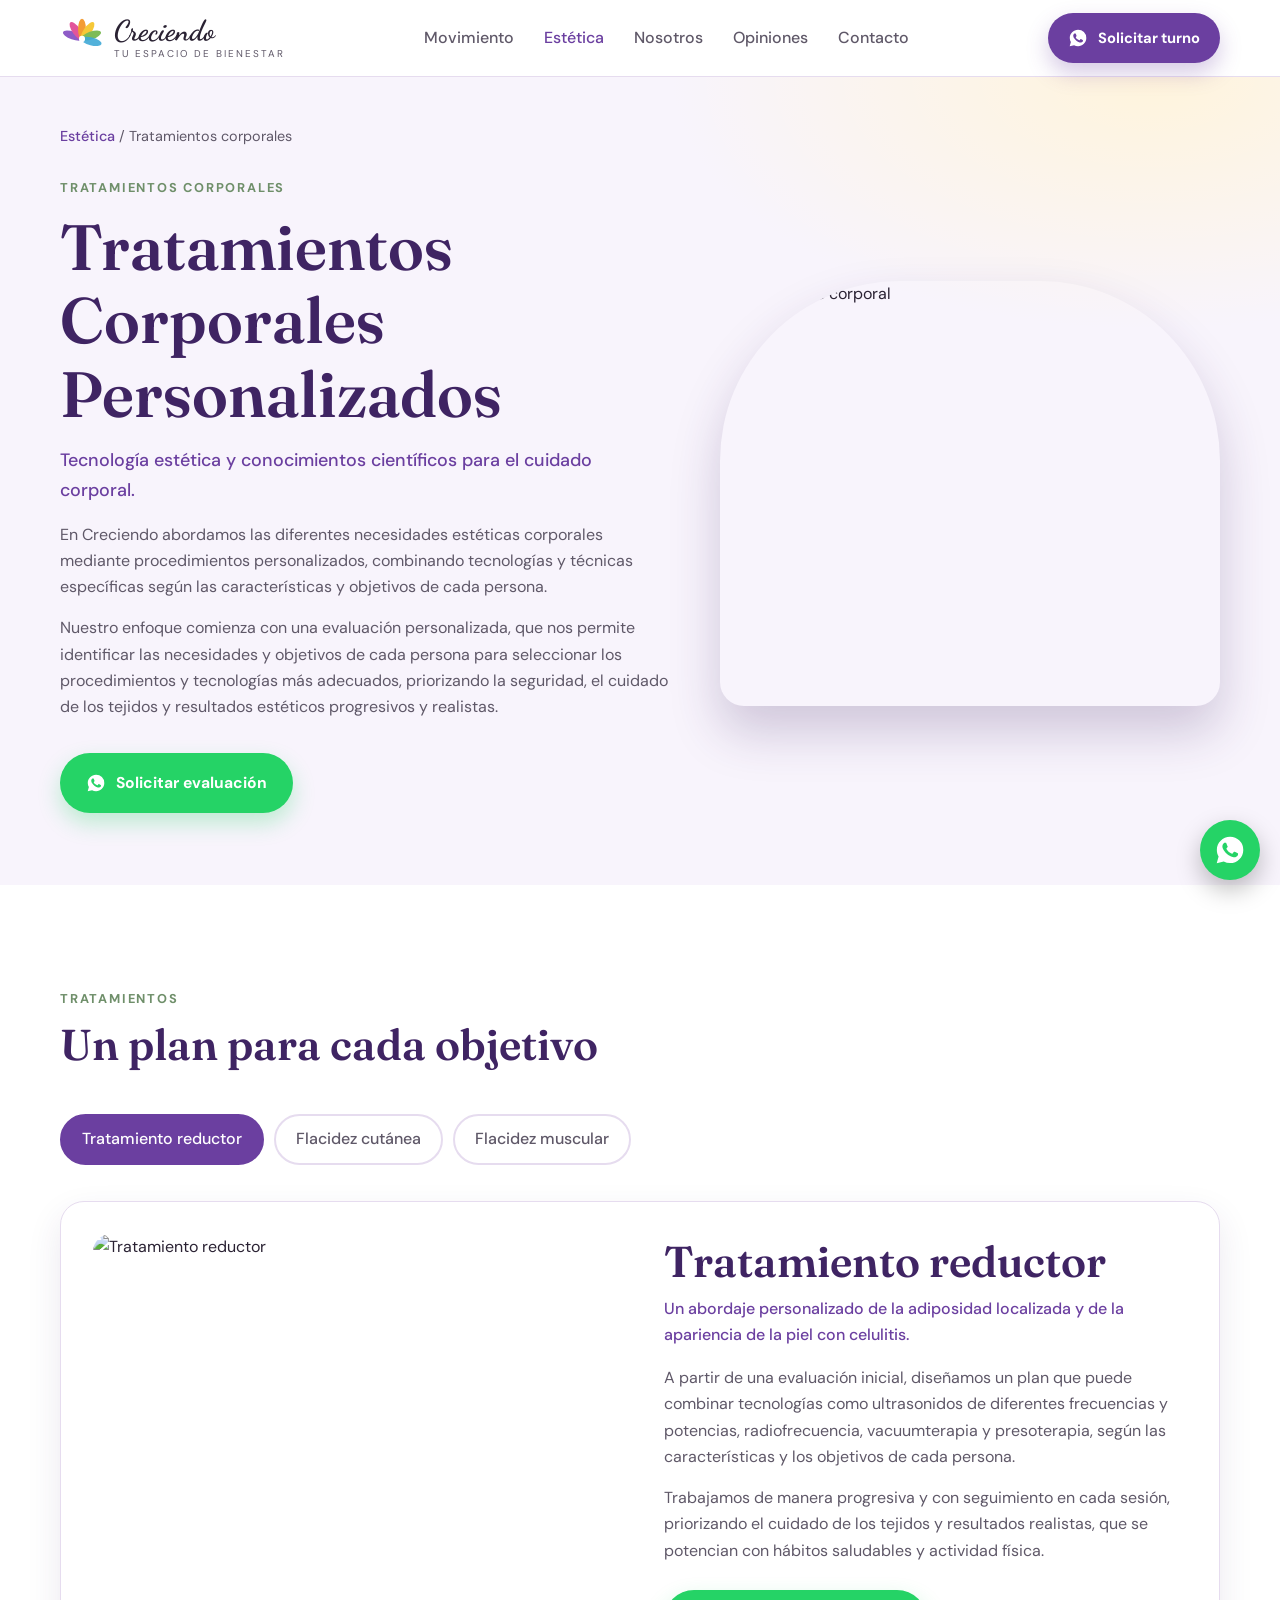
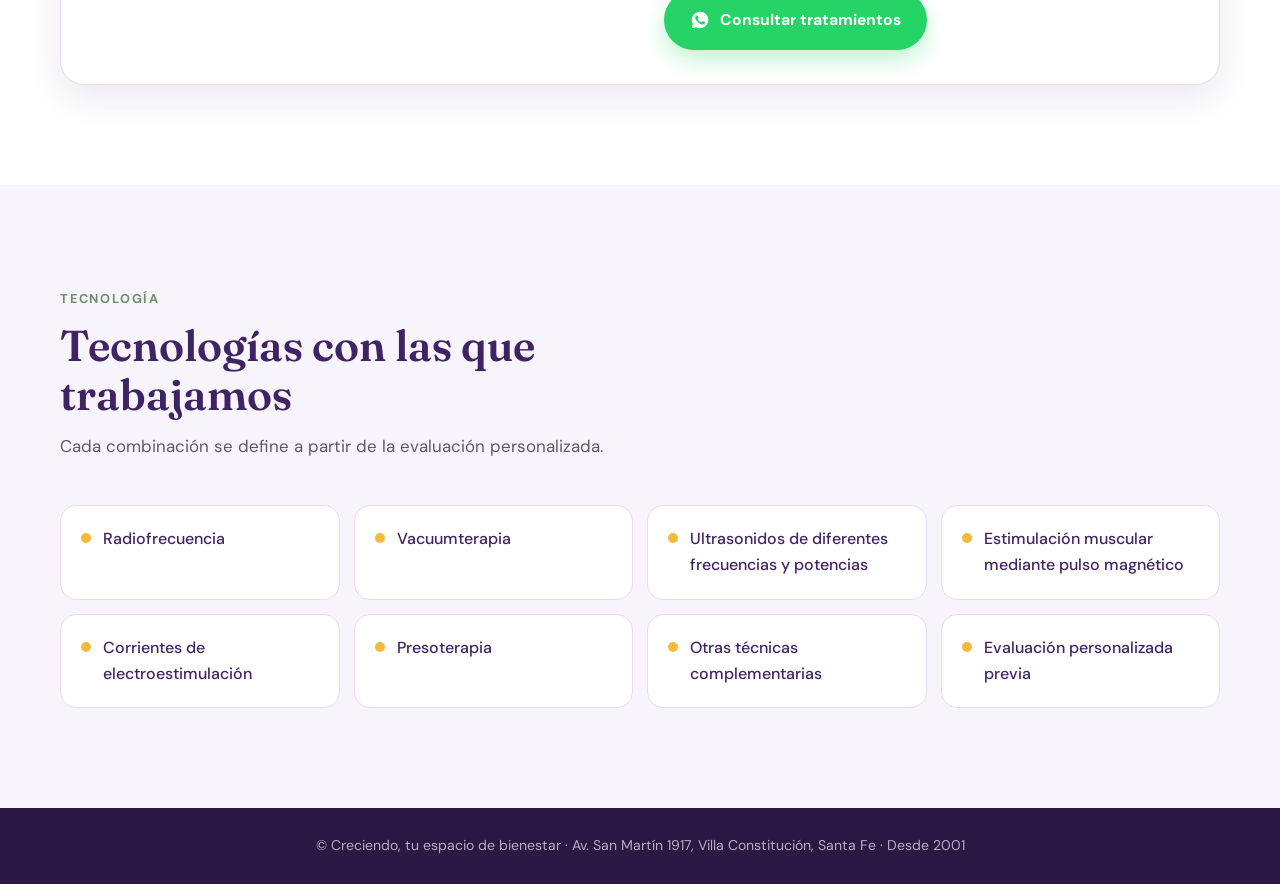
==== tratamientos-corporales.html @ 7a9aded8 "Web de Creciendo: versión con textos del cliente, tarjetas y tratamientos corporales Co-Authored-By:" ====
<!doctype html>
<html lang="es">
<head>
<meta charset="utf-8">
<meta name="viewport" content="width=device-width, initial-scale=1">
<meta name="robots" content="noindex, nofollow">
<title>Tratamientos corporales · Creciendo</title>
<meta name="description" content="Tratamientos corporales personalizados en Creciendo, Villa Constitución: tratamiento reductor, flacidez cutánea y flacidez muscular.">
<link rel="preconnect" href="https://fonts.googleapis.com">
<link rel="preconnect" href="https://fonts.gstatic.com" crossorigin>
<link href="https://fonts.googleapis.com/css2?family=Fraunces:ital,opsz,wght@0,9..144,500;0,9..144,600;1,9..144,500&family=DM+Sans:wght@400;500;700&family=Dancing+Script:wght@700&display=swap" rel="stylesheet">
<link rel="stylesheet" href="styles.css">
</head>
<body>

<!-- Flor del logo (provisoria hasta recibir el logo original) e íconos -->
<svg width="0" height="0" style="position:absolute" aria-hidden="true">
  <defs>
    <symbol id="flor" viewBox="0 0 100 100">
      <g transform="translate(50 52)">
        <ellipse rx="9" ry="24" fill="#8e5cc7" transform="rotate(-70) translate(0 -22)"/>
        <ellipse rx="9" ry="24" fill="#e2559b" transform="rotate(-35) translate(0 -22)"/>
        <ellipse rx="9" ry="24" fill="#f39c33" transform="rotate(0) translate(0 -22)"/>
        <ellipse rx="9" ry="24" fill="#f6c838" transform="rotate(35) translate(0 -22)"/>
        <ellipse rx="9" ry="24" fill="#7dbb57" transform="rotate(70) translate(0 -22)"/>
        <ellipse rx="9" ry="24" fill="#3fa9d6" transform="rotate(105) translate(0 -22)" opacity=".9"/>
        <circle r="7" fill="#fff"/>
      </g>
    </symbol>
    <symbol id="wa" viewBox="0 0 24 24"><path d="M12.04 2C6.58 2 2.13 6.45 2.13 11.91c0 1.75.46 3.45 1.32 4.95L2.05 22l5.25-1.38a9.9 9.9 0 0 0 4.74 1.21h.01c5.46 0 9.91-4.45 9.91-9.91A9.85 9.85 0 0 0 12.04 2Zm5.8 14.03c-.24.68-1.41 1.3-1.95 1.38-.5.07-1.13.1-1.82-.12-.42-.13-.96-.31-1.65-.61-2.9-1.25-4.8-4.18-4.94-4.37-.14-.19-1.18-1.57-1.18-3 0-1.42.75-2.12 1.01-2.41.27-.29.58-.36.78-.36h.56c.18 0 .42-.07.66.5.24.58.82 2.01.89 2.15.07.15.12.32.02.51-.1.19-.14.31-.29.48-.14.17-.3.38-.43.51-.14.14-.29.3-.12.59.17.29.75 1.24 1.6 2 1.1.98 2.03 1.28 2.32 1.43.29.14.46.12.63-.07.17-.19.72-.84.92-1.13.19-.29.38-.24.65-.14.26.1 1.68.79 1.97.94.29.14.48.22.55.34.07.12.07.7-.17 1.38Z"/></symbol>
    <symbol id="i-escudo" viewBox="0 0 24 24" fill="none" stroke="currentColor" stroke-width="1.8" stroke-linecap="round" stroke-linejoin="round"><path d="M12 3l8 3v6c0 4.5-3.4 8.3-8 9-4.6-.7-8-4.5-8-9V6l8-3Z"/><path d="m8.5 12 2.5 2.5 4.5-5"/></symbol>
    <symbol id="i-profesional" viewBox="0 0 24 24" fill="none" stroke="currentColor" stroke-width="1.8" stroke-linecap="round" stroke-linejoin="round"><circle cx="12" cy="7.5" r="3.5"/><path d="M5 20c.8-3.6 3.6-6 7-6s6.2 2.4 7 6"/><path d="M12 14v3m-1.5-1.5h3"/></symbol>
    <symbol id="i-evaluacion" viewBox="0 0 24 24" fill="none" stroke="currentColor" stroke-width="1.8" stroke-linecap="round" stroke-linejoin="round"><rect x="5" y="4" width="14" height="17" rx="2"/><path d="M9 4V3h6v1M9 10h6M9 14h6M9 18h3"/></symbol>
    <symbol id="i-corazon" viewBox="0 0 24 24" fill="none" stroke="currentColor" stroke-width="1.8" stroke-linecap="round" stroke-linejoin="round"><path d="M12 20s-7-4.4-7-10a4 4 0 0 1 7-2.6A4 4 0 0 1 19 10c0 5.6-7 10-7 10Z"/><path d="M8.5 11h2l1-2 1.5 4 1-2h1.5"/></symbol>
    <symbol id="i-pin" viewBox="0 0 24 24" fill="none" stroke="currentColor" stroke-width="1.8"><path d="M12 21s-7-6.2-7-11.5a7 7 0 0 1 14 0C19 14.8 12 21 12 21Z"/><circle cx="12" cy="9.5" r="2.5"/></symbol>
    <symbol id="i-reloj" viewBox="0 0 24 24" fill="none" stroke="currentColor" stroke-width="1.8" stroke-linecap="round"><circle cx="12" cy="12" r="8.5"/><path d="M12 7.5V12l3 2"/></symbol>
    <symbol id="i-mail" viewBox="0 0 24 24" fill="none" stroke="currentColor" stroke-width="1.8" stroke-linejoin="round"><rect x="3.5" y="5.5" width="17" height="13" rx="2"/><path d="m4 7 8 6 8-6"/></symbol>
  </defs>
</svg>

<header>
  <div class="contenedor nav">
    <a href="index.html" class="marca" aria-label="Creciendo, inicio">
      <svg><use href="#flor"/></svg>
      <span class="marca-texto"><b>Creciendo</b><small>Tu espacio de bienestar</small></span>
    </a>
    <nav class="menu" id="menu">
      <a href="index.html#movimiento">Movimiento</a>
      <a href="index.html#estetica" aria-current="page">Estética</a>
      <a href="index.html#nosotros">Nosotros</a>
      <a href="index.html#opiniones">Opiniones</a>
      <a href="index.html#contacto">Contacto</a>
    </nav>
    <a class="btn btn-primario" data-wa="Hola, quisiera solicitar un turno en Creciendo." href="index.html#contacto"><svg fill="currentColor"><use href="#wa"/></svg><span>Solicitar turno</span></a>
    <button class="abrir-menu" aria-label="Abrir menú" aria-expanded="false" aria-controls="menu">
      <svg viewBox="0 0 24 24" fill="none" stroke="currentColor" stroke-width="1.8"><path d="M3 7h18M3 12h18M3 17h18"/></svg>
    </button>
  </div>
</header>

<main>
<section class="encabezado-pagina">
  <div class="contenedor">
    <p class="miga"><a href="index.html#estetica">Estética</a> / Tratamientos corporales</p>
    <div class="grid">
      <div>
        <span class="antetitulo">Tratamientos corporales</span>
        <h1>Tratamientos Corporales Personalizados</h1>
        <p class="bajada">Tecnología estética y conocimientos científicos para el cuidado corporal.</p>
        <p>En Creciendo abordamos las diferentes necesidades estéticas corporales mediante procedimientos personalizados, combinando tecnologías y técnicas específicas según las características y objetivos de cada persona.</p>
        <p>Nuestro enfoque comienza con una evaluación personalizada, que nos permite identificar las necesidades y objetivos de cada persona para seleccionar los procedimientos y tecnologías más adecuados, priorizando la seguridad, el cuidado de los tejidos y resultados estéticos progresivos y realistas.</p>
        <div class="acciones"><a class="btn btn-wa" data-wa="Hola, quisiera solicitar una evaluación para tratamientos corporales." href="index.html#contacto"><svg fill="currentColor"><use href="#wa"/></svg>Solicitar evaluación</a></div>
      </div>
      <img src="https://images.unsplash.com/photo-1519823551278-64ac92734fb1?w=1000&q=72" alt="Tratamiento corporal">
    </div>
  </div>
</section>

<section>
  <div class="contenedor">
    <div class="cabecera">
      <span class="antetitulo">Tratamientos</span>
      <h2>Un plan para cada objetivo</h2>
    </div>
    <div class="pestanas" role="tablist" aria-label="Tipos de tratamiento corporal">
      <button role="tab" id="t-reductor" aria-controls="reductor" aria-selected="true">Tratamiento reductor</button>
      <button role="tab" id="t-flacidez-cutanea" aria-controls="flacidez-cutanea" aria-selected="false" tabindex="-1">Flacidez cutánea</button>
      <button role="tab" id="t-flacidez-muscular" aria-controls="flacidez-muscular" aria-selected="false" tabindex="-1">Flacidez muscular</button>
    </div>
    <div class="panel" id="reductor" role="tabpanel" aria-labelledby="t-reductor">
      <img src="https://images.unsplash.com/photo-1544161515-4ab6ce6db874?w=900&q=72" alt="Tratamiento reductor" loading="lazy">
      <div>
        <h2>Tratamiento reductor</h2>
        <p class="bajada">Un abordaje personalizado de la adiposidad localizada y de la apariencia de la piel con celulitis.</p>
        <p>A partir de una evaluación inicial, diseñamos un plan que puede combinar tecnologías como ultrasonidos de diferentes frecuencias y potencias, radiofrecuencia, vacuumterapia y presoterapia, según las características y los objetivos de cada persona.</p><p>Trabajamos de manera progresiva y con seguimiento en cada sesión, priorizando el cuidado de los tejidos y resultados realistas, que se potencian con hábitos saludables y actividad física.</p>
        <div class="acciones"><a class="btn btn-wa" data-wa="Hola, quisiera consultar por tratamiento reductor." href="index.html#contacto"><svg fill="currentColor"><use href="#wa"/></svg>Consultar tratamientos</a></div>
      </div>
    </div>
    <div class="panel" id="flacidez-cutanea" role="tabpanel" aria-labelledby="t-flacidez-cutanea" hidden>
      <img src="https://images.unsplash.com/photo-1515377905703-c4788e51af15?w=900&q=72" alt="Flacidez cutánea" loading="lazy">
      <div>
        <h2>Flacidez cutánea</h2>
        <p class="bajada">Tratamientos orientados a mejorar la firmeza, la elasticidad y la calidad de la piel.</p>
        <p>La flacidez cutánea se relaciona con cambios en el colágeno y la elastina a lo largo del tiempo, con variaciones de peso y con otros factores. Seleccionamos tecnologías como la radiofrecuencia y técnicas complementarias para estimular la piel y mejorar su textura y su tono.</p><p>Cada plan se adapta a la zona a tratar y a las características de la piel, con controles periódicos para acompañar su evolución.</p>
        <div class="acciones"><a class="btn btn-wa" data-wa="Hola, quisiera consultar por flacidez cutánea." href="index.html#contacto"><svg fill="currentColor"><use href="#wa"/></svg>Consultar tratamientos</a></div>
      </div>
    </div>
    <div class="panel" id="flacidez-muscular" role="tabpanel" aria-labelledby="t-flacidez-muscular" hidden>
      <img src="https://images.unsplash.com/photo-1540555700478-4be289fbecef?w=900&q=72" alt="Flacidez muscular" loading="lazy">
      <div>
        <h2>Flacidez muscular</h2>
        <p class="bajada">Estimulación y fortalecimiento muscular para mejorar la tonicidad corporal.</p>
        <p>Utilizamos estimulación muscular mediante pulso magnético y corrientes de electroestimulación, que generan contracciones musculares para trabajar la tonicidad en zonas como abdomen, glúteos y piernas.</p><p>Este tratamiento puede complementarse con nuestras propuestas de movimiento, como Pilates Postural o Reacondicionamiento Físico, para potenciar los resultados.</p>
        <div class="acciones"><a class="btn btn-wa" data-wa="Hola, quisiera consultar por flacidez muscular." href="index.html#contacto"><svg fill="currentColor"><use href="#wa"/></svg>Consultar tratamientos</a></div>
      </div>
    </div>
  </div>
</section>

<section class="tecnologias">
  <div class="contenedor">
    <div class="cabecera">
      <span class="antetitulo">Tecnología</span>
      <h2>Tecnologías con las que trabajamos</h2>
      <p>Cada combinación se define a partir de la evaluación personalizada.</p>
    </div>
    <ul class="lista-tec"><li>Radiofrecuencia</li><li>Vacuumterapia</li><li>Ultrasonidos de diferentes frecuencias y potencias</li><li>Estimulación muscular mediante pulso magnético</li><li>Corrientes de electroestimulación</li><li>Presoterapia</li><li>Otras técnicas complementarias</li><li>Evaluación personalizada previa</li></ul>
  </div>
</section>
</main>

<footer>© Creciendo, tu espacio de bienestar · Av. San Martín 1917, Villa Constitución, Santa Fe · Desde 2001</footer>

<a class="flotante" data-wa="Hola, quisiera realizar una consulta." href="#" aria-label="Escribir por WhatsApp"><svg><use href="#wa"/></svg></a>

<script src="app.js"></script>
</body>
</html>
---- styles.css ----
:root{
  --violeta:#6b3fa0; --violeta-osc:#3f2463; --violeta-noche:#2b1845;
  --lila:#efe7f8; --lila-2:#f8f4fc; --amarillo:#f6b93b; --amarillo-claro:#fff4dc;
  --salvia:#6f8f6a; --salvia-claro:#e9f0e6; --rosa:#d0679a;
  --tinta:#2a2233; --gris:#5f5868; --blanco:#fff; --borde:#e6dcef;
  --radio:20px; --sombra:0 14px 34px rgba(63,36,99,.10);
  --serif:'Fraunces',Georgia,serif; --sans:'DM Sans',system-ui,sans-serif;
}
*{box-sizing:border-box;margin:0;padding:0}
html{scroll-behavior:smooth}
body{font-family:var(--sans);font-weight:400;color:var(--tinta);background:var(--blanco);line-height:1.65;-webkit-font-smoothing:antialiased}
img,svg{display:block;max-width:100%}
a{color:inherit;text-decoration:none}
.contenedor{width:min(1160px,100% - 32px);margin-inline:auto}
h1,h2,h3{font-family:var(--serif);font-weight:600;line-height:1.15;color:var(--violeta-osc)}
h1{font-size:clamp(2.4rem,5.4vw,4rem)}
h2{font-size:clamp(1.9rem,4vw,2.7rem)}
h3{font-size:1.35rem}
p+p{margin-top:.9em}
.antetitulo{display:inline-block;font-size:.8rem;letter-spacing:.14em;text-transform:uppercase;font-weight:700;color:var(--salvia);margin-bottom:.7rem}
section{padding:clamp(64px,9vw,100px) 0}
.cabecera{max-width:680px;margin-bottom:44px}
.cabecera p{color:var(--gris);margin-top:.8rem;font-size:1.06rem}
.centrada{text-align:center;margin-inline:auto}

/* Botones */
.btn{display:inline-flex;align-items:center;justify-content:center;gap:.6rem;padding:.95rem 1.5rem;border-radius:999px;font-weight:700;font-size:.98rem;border:2px solid transparent;transition:transform .15s,box-shadow .15s,background .15s,border-color .15s;white-space:nowrap;cursor:pointer}
.btn:hover{transform:translateY(-2px)}
.btn svg{width:20px;height:20px}
.btn-primario{background:var(--violeta);color:#fff;box-shadow:0 10px 22px rgba(107,63,160,.28)}
.btn-primario:hover{background:var(--violeta-osc)}
.btn-wa{background:#25d366;color:#fff;box-shadow:0 10px 22px rgba(37,211,102,.28)}
.btn-wa:hover{background:#1ebe5b}
.btn-borde{background:#fff;color:var(--violeta-osc);border-color:var(--borde)}
.btn-borde:hover{border-color:var(--violeta)}
.btn-claro{background:#fff;color:var(--violeta-osc)}
.enlace{display:inline-flex;align-items:center;gap:.45rem;font-weight:700;color:var(--violeta);transition:gap .15s}
.enlace::after{content:"→"}
.enlace:hover{gap:.75rem}

/* Cabecera del sitio */
header{position:sticky;top:0;z-index:50;background:rgba(255,255,255,.92);backdrop-filter:blur(10px);border-bottom:1px solid var(--borde)}
.nav{display:flex;align-items:center;justify-content:space-between;height:76px;gap:16px}
.marca{display:flex;align-items:center;gap:10px}
.marca svg{width:44px;height:44px}
.marca-texto{display:flex;flex-direction:column;line-height:1}
.marca-texto b{font-family:'Dancing Script',cursive;font-size:1.8rem;color:var(--tinta)}
.marca-texto small{font-size:.62rem;letter-spacing:.2em;text-transform:uppercase;color:var(--gris);margin-top:3px}
.menu{display:flex;gap:30px;font-weight:500;color:var(--gris)}
.menu a{transition:color .15s}
.menu a:hover,.menu a[aria-current]{color:var(--violeta)}
.nav .btn{padding:.7rem 1.15rem;font-size:.92rem}
.abrir-menu{display:none;background:none;border:0;width:44px;height:44px;cursor:pointer;color:var(--violeta-osc)}
.abrir-menu svg{width:26px;height:26px;margin:auto}
@media (max-width:900px){
  .menu{position:absolute;top:76px;left:0;right:0;flex-direction:column;gap:0;background:#fff;border-bottom:1px solid var(--borde);padding:6px 16px 18px;display:none;box-shadow:var(--sombra)}
  .menu.abierto{display:flex}
  .menu a{padding:14px 0;border-bottom:1px solid var(--borde)}
  .abrir-menu{display:block}
  .nav .btn{display:none}
}

/* Portada */
.portada{padding:64px 0 88px;background:
  radial-gradient(900px 500px at 88% 8%,var(--amarillo-claro),transparent 60%),
  radial-gradient(700px 520px at 0% 100%,var(--lila),transparent 60%),var(--lila-2);overflow:hidden}
.portada-grid{display:grid;grid-template-columns:1.1fr .9fr;gap:56px;align-items:center}
.portada h1 em{font-style:italic;color:var(--violeta)}
.portada .lead{font-size:1.18rem;color:var(--tinta);max-width:560px;margin:1.2rem 0 .6rem}
.portada .sub{color:var(--gris);max-width:540px}
.acciones{display:flex;flex-wrap:wrap;gap:12px;margin-top:2rem}
.datos{display:flex;flex-wrap:wrap;gap:30px;margin-top:2.6rem}
.dato b{display:block;font-family:var(--serif);font-size:2rem;color:var(--violeta-osc);line-height:1}
.dato span{font-size:.88rem;color:var(--gris)}
.estrellas{color:var(--amarillo);letter-spacing:2px}
.visual{position:relative;aspect-ratio:1/1.05;max-width:470px;justify-self:center;width:100%}
.visual .sol{position:absolute;width:52%;aspect-ratio:1;right:-4%;top:-4%;border-radius:50%;background:linear-gradient(150deg,var(--amarillo),#f39c4a);opacity:.85}
.foto-principal{position:absolute;inset:0 10% 8% 0;width:90%;height:92%;object-fit:cover;border-radius:220px 220px 28px 28px;box-shadow:0 30px 60px rgba(63,36,99,.25)}
.foto-chica{position:absolute;width:42%;aspect-ratio:1;object-fit:cover;right:0;bottom:0;border-radius:50%;border:6px solid #fff;box-shadow:var(--sombra)}
.etiqueta{position:absolute;background:#fff;border-radius:14px;padding:.7rem 1rem;box-shadow:var(--sombra);font-size:.9rem;font-weight:500;display:flex;align-items:center;gap:.55rem}
.etiqueta i{width:9px;height:9px;border-radius:50%;background:var(--violeta)}
.etiqueta.e2 i{background:var(--rosa)}
.e1{top:12%;left:-6%}.e2{bottom:34%;left:-8%}
@media (max-width:860px){.portada-grid{grid-template-columns:1fr}.visual{max-width:340px}.e1{left:0}.e2{left:0}}

/* Franja de confianza */
.confianza{padding:0;transform:translateY(-36px);margin-bottom:-36px;position:relative;z-index:2}
.confianza-grid{display:grid;grid-template-columns:repeat(4,1fr);background:#fff;border:1px solid var(--borde);border-radius:var(--radio);box-shadow:var(--sombra)}
.sello{display:flex;gap:14px;align-items:center;padding:22px 24px}
.sello+.sello{border-left:1px solid var(--borde)}
.sello .ico{flex:none;width:46px;height:46px;border-radius:14px;background:var(--lila);color:var(--violeta);display:grid;place-items:center}
.sello .ico svg{width:24px;height:24px}
.sello b{display:block;font-size:.98rem;color:var(--violeta-osc);line-height:1.25}
.sello span{font-size:.85rem;color:var(--gris)}
@media (max-width:960px){.confianza-grid{grid-template-columns:1fr 1fr}.sello:nth-child(3){border-left:0}.sello:nth-child(n+3){border-top:1px solid var(--borde)}}
@media (max-width:520px){.confianza-grid{grid-template-columns:1fr}.sello+.sello{border-left:0;border-top:1px solid var(--borde)}}

/* Tarjetas de servicios */
.tarjetas{display:grid;grid-template-columns:repeat(3,1fr);gap:24px}
.tarjeta{position:relative;background:#fff;border:1px solid var(--borde);border-radius:var(--radio);overflow:hidden;display:flex;flex-direction:column;transition:transform .2s,box-shadow .2s}
.tarjeta:hover{transform:translateY(-4px);box-shadow:var(--sombra)}
.tarjeta>img{width:100%;aspect-ratio:16/10;object-fit:cover}
.tarjeta .cuerpo{padding:24px 24px 26px;display:flex;flex-direction:column;gap:.6rem;flex:1}
.tarjeta .bajada{color:var(--violeta);font-weight:500}
.tarjeta p{color:var(--gris);font-size:.97rem}
.tarjeta .pie-tarjeta{margin-top:auto;padding-top:.8rem;display:flex;flex-wrap:wrap;gap:16px;align-items:center;justify-content:space-between}
.insignia{position:absolute;top:14px;left:14px;background:var(--amarillo);color:var(--violeta-noche);font-size:.75rem;font-weight:700;letter-spacing:.06em;text-transform:uppercase;padding:.35rem .75rem;border-radius:999px}
details{border-top:1px solid var(--borde);padding-top:.7rem;margin-top:.2rem}
summary{cursor:pointer;font-weight:700;font-size:.92rem;color:var(--violeta-osc);list-style:none;display:flex;align-items:center;gap:.4rem}
summary::-webkit-details-marker{display:none}
summary::after{content:"+";font-size:1.2rem;line-height:1;color:var(--violeta)}
details[open] summary::after{content:"–"}
details[open] summary{margin-bottom:.6rem}
details[open] .ver-mas{display:none}
.etiquetas{display:flex;flex-wrap:wrap;gap:6px;margin-top:.4rem}
.etiquetas span{font-size:.78rem;font-weight:500;background:var(--lila-2);border:1px solid var(--borde);color:var(--violeta-osc);padding:.25rem .65rem;border-radius:999px}
.mov .tarjeta{border-top:4px solid var(--violeta)}
.est .tarjeta{border-top:4px solid var(--rosa)}
@media (max-width:960px){.tarjetas{grid-template-columns:1fr 1fr}}
.tarjetas.dos{grid-template-columns:repeat(2,1fr)}
.tarjetas.dos>.tarjeta>img{aspect-ratio:16/8}
&
.estetica{background:var(--lila-2)}

/* Destacado corporal */
.destacado{display:grid;grid-template-columns:1fr 1fr;gap:0;background:var(--violeta-osc);border-radius:24px;overflow:hidden;margin-top:28px;color:rgba(255,255,255,.85)}
.destacado img{width:100%;height:100%;min-height:320px;object-fit:cover}
.destacado .texto{padding:clamp(28px,4vw,48px)}
.destacado h3{color:#fff;font-size:clamp(1.6rem,3vw,2.1rem)}
.destacado .antetitulo{color:var(--amarillo)}
.destacado .bajada{color:#fff;font-weight:500;margin:.6rem 0 1rem}
.destacado .sub-lista{display:flex;flex-wrap:wrap;gap:8px;margin:1.2rem 0 1.8rem}
.destacado .sub-lista a{border:1px solid rgba(255,255,255,.35);border-radius:999px;padding:.4rem .9rem;font-size:.9rem;font-weight:500;color:#fff;transition:.15s}
.destacado .sub-lista a:hover{background:#fff;color:var(--violeta-osc)}
@media (max-width:860px){.destacado{grid-template-columns:1fr}.destacado img{min-height:220px}}

/* Nosotros */
.porque-grid{display:grid;grid-template-columns:repeat(4,1fr);gap:28px}
.porque{padding-left:18px;border-left:3px solid var(--amarillo)}
.porque h3{font-size:1.15rem;margin-bottom:.4rem}
.porque p{color:var(--gris);font-size:.96rem}
.cita{margin-top:52px;background:var(--violeta-osc);color:#fff;border-radius:24px;padding:44px clamp(24px,5vw,56px);font-family:var(--serif);font-size:clamp(1.3rem,2.6vw,1.8rem);line-height:1.4}
.cita small{display:block;font-family:var(--sans);font-size:.9rem;opacity:.75;margin-top:1rem}
@media (max-width:960px){.porque-grid{grid-template-columns:1fr 1fr}}
@media (max-width:560px){.porque-grid{grid-template-columns:1fr}}

/* Opiniones */
.opiniones{background:linear-gradient(180deg,#fff,var(--salvia-claro))}
.resumen-google{display:flex;align-items:center;gap:14px;margin-bottom:28px;flex-wrap:wrap}
.resumen-google b{font-family:var(--serif);font-size:2.6rem;color:var(--violeta-osc);line-height:1}
.carrusel{display:grid;grid-auto-flow:column;grid-auto-columns:minmax(280px,1fr);gap:20px;overflow-x:auto;scroll-snap-type:x mandatory;padding-bottom:12px}
.carrusel::-webkit-scrollbar{height:8px}.carrusel::-webkit-scrollbar-thumb{background:var(--borde);border-radius:8px}
.opinion{scroll-snap-align:start;background:#fff;border-radius:var(--radio);padding:26px;border:1px solid var(--borde);display:flex;flex-direction:column;gap:14px}
.autor{display:flex;align-items:center;gap:10px;margin-top:auto;font-weight:700;font-size:.92rem}
.avatar{width:38px;height:38px;border-radius:50%;display:grid;place-items:center;color:#fff;font-weight:700}

/* Llamado a la acción */
.llamado{background:linear-gradient(120deg,var(--violeta) 0%,var(--violeta-osc) 60%,#5a2a6e 100%);color:#fff;border-radius:28px;padding:clamp(32px,5vw,56px);display:flex;flex-wrap:wrap;gap:24px;align-items:center;justify-content:space-between}
.llamado h2{color:#fff;font-size:clamp(1.6rem,3.2vw,2.3rem);max-width:620px}
.llamado p{color:rgba(255,255,255,.85);margin-top:.6rem;max-width:560px}

/* Gift card */
.gift{display:grid;grid-template-columns:1fr 1fr;gap:48px;align-items:center}
.giftcard{aspect-ratio:1.6;border-radius:22px;padding:28px;color:#fff;display:flex;flex-direction:column;justify-content:space-between;background:linear-gradient(135deg,#8c5cc4 0%,var(--violeta) 45%,var(--rosa) 100%);box-shadow:0 24px 50px rgba(107,63,160,.35);transform:rotate(-3deg);max-width:420px;justify-self:center;width:100%}
.giftcard .marca-texto b{color:#fff}.giftcard .marca-texto small{color:rgba(255,255,255,.8)}
.giftcard big{font-family:var(--serif);font-size:1.6rem}
.lista-check{list-style:none;margin:1.2rem 0 1.8rem;display:grid;gap:.5rem}
.lista-check li::before{content:"✓";color:var(--salvia);font-weight:700;margin-right:.6rem}
@media (max-width:860px){.gift{grid-template-columns:1fr}}

/* Contacto */
.contacto{background:var(--violeta-osc);color:#fff}
.contacto h2{color:#fff}
.contacto .antetitulo{color:var(--amarillo)}
.contacto-grid{display:grid;grid-template-columns:1fr 1.1fr;gap:40px;align-items:stretch}
.datos-contacto{display:grid;gap:20px;align-content:start}
.fila{display:flex;gap:14px;align-items:flex-start}
.fila .ico{width:42px;height:42px;flex:none;border-radius:12px;background:rgba(255,255,255,.1);display:grid;place-items:center;color:var(--amarillo)}
.fila .ico svg{width:20px;height:20px}
.fila b{display:block}.fila span,.fila a{color:rgba(255,255,255,.8)}
.fila a:hover{color:#fff;text-decoration:underline}
.redes{display:flex;gap:10px;margin-top:6px}
.redes a{width:44px;height:44px;border-radius:50%;background:rgba(255,255,255,.12);display:grid;place-items:center;transition:.15s}
.redes a:hover{background:var(--amarillo);color:var(--violeta-osc)}
.redes svg{width:20px;height:20px}
.mapa{border-radius:var(--radio);overflow:hidden;min-height:340px;border:0;width:100%;height:100%}
@media (max-width:860px){.contacto-grid{grid-template-columns:1fr}}
footer{background:var(--violeta-noche);color:rgba(255,255,255,.65);text-align:center;padding:26px 16px;font-size:.88rem}

.flotante{position:fixed;right:20px;bottom:20px;z-index:60;width:60px;height:60px;border-radius:50%;background:#25d366;display:grid;place-items:center;box-shadow:0 10px 25px rgba(0,0,0,.25);transition:transform .15s}
.flotante:hover{transform:scale(1.08)}
.flotante svg{width:32px;height:32px;fill:#fff}

/* Página de tratamientos corporales */
.encabezado-pagina{padding:48px 0 72px;background:radial-gradient(800px 420px at 90% 0%,var(--amarillo-claro),transparent 60%),var(--lila-2)}
.miga{font-size:.9rem;color:var(--gris);margin-bottom:1.6rem}
.miga a{color:var(--violeta);font-weight:500}
.encabezado-pagina .grid{display:grid;grid-template-columns:1.1fr .9fr;gap:48px;align-items:center}
.encabezado-pagina .bajada{color:var(--violeta);font-weight:500;font-size:1.12rem;margin:1rem 0}
.encabezado-pagina p{color:var(--gris)}
.encabezado-pagina img{width:100%;aspect-ratio:4/3.4;object-fit:cover;border-radius:180px 180px 24px 24px;box-shadow:0 26px 50px rgba(63,36,99,.22)}
@media (max-width:860px){.encabezado-pagina .grid{grid-template-columns:1fr}}
.pestanas{display:flex;flex-wrap:wrap;gap:10px;margin-bottom:36px}
.pestanas button{border:2px solid var(--borde);background:#fff;border-radius:999px;padding:.65rem 1.25rem;font:inherit;font-weight:500;color:var(--gris);cursor:pointer;transition:.15s}
.pestanas button:hover{border-color:var(--violeta);color:var(--violeta)}
.pestanas button[aria-selected="true"]{background:var(--violeta);border-color:var(--violeta);color:#fff}
.panel{display:grid;grid-template-columns:1fr 1fr;gap:48px;align-items:center;background:#fff;border:1px solid var(--borde);border-radius:24px;padding:clamp(20px,3vw,32px);box-shadow:var(--sombra)}
.panel[hidden]{display:none}
.panel img{width:100%;aspect-ratio:5/4;object-fit:cover;border-radius:18px}
.panel .bajada{color:var(--violeta);font-weight:500;margin:.6rem 0 1rem}
.panel p{color:var(--gris)}
.panel .acciones{margin-top:1.6rem}
@media (max-width:860px){.panel{grid-template-columns:1fr;gap:24px}}
.tecnologias{background:var(--lila-2)}
.lista-tec{display:grid;grid-template-columns:repeat(4,1fr);gap:14px}
.lista-tec li{list-style:none;background:#fff;border:1px solid var(--borde);border-radius:16px;padding:20px;font-weight:500;color:var(--violeta-osc);display:flex;gap:12px;align-items:flex-start}
.lista-tec li::before{content:"";flex:none;width:10px;height:10px;border-radius:50%;background:var(--amarillo);margin-top:.45em}
@media (max-width:860px){.lista-tec{grid-template-columns:1fr 1fr}}
@media (max-width:480px){.lista-tec{grid-template-columns:1fr}}

.aparecer{opacity:0;transform:translateY(18px);transition:opacity .6s ease,transform .6s ease}
.aparecer.visible{opacity:1;transform:none}
@media (prefers-reduced-motion:reduce){.aparecer{opacity:1;transform:none;transition:none}html{scroll-behavior:auto}}
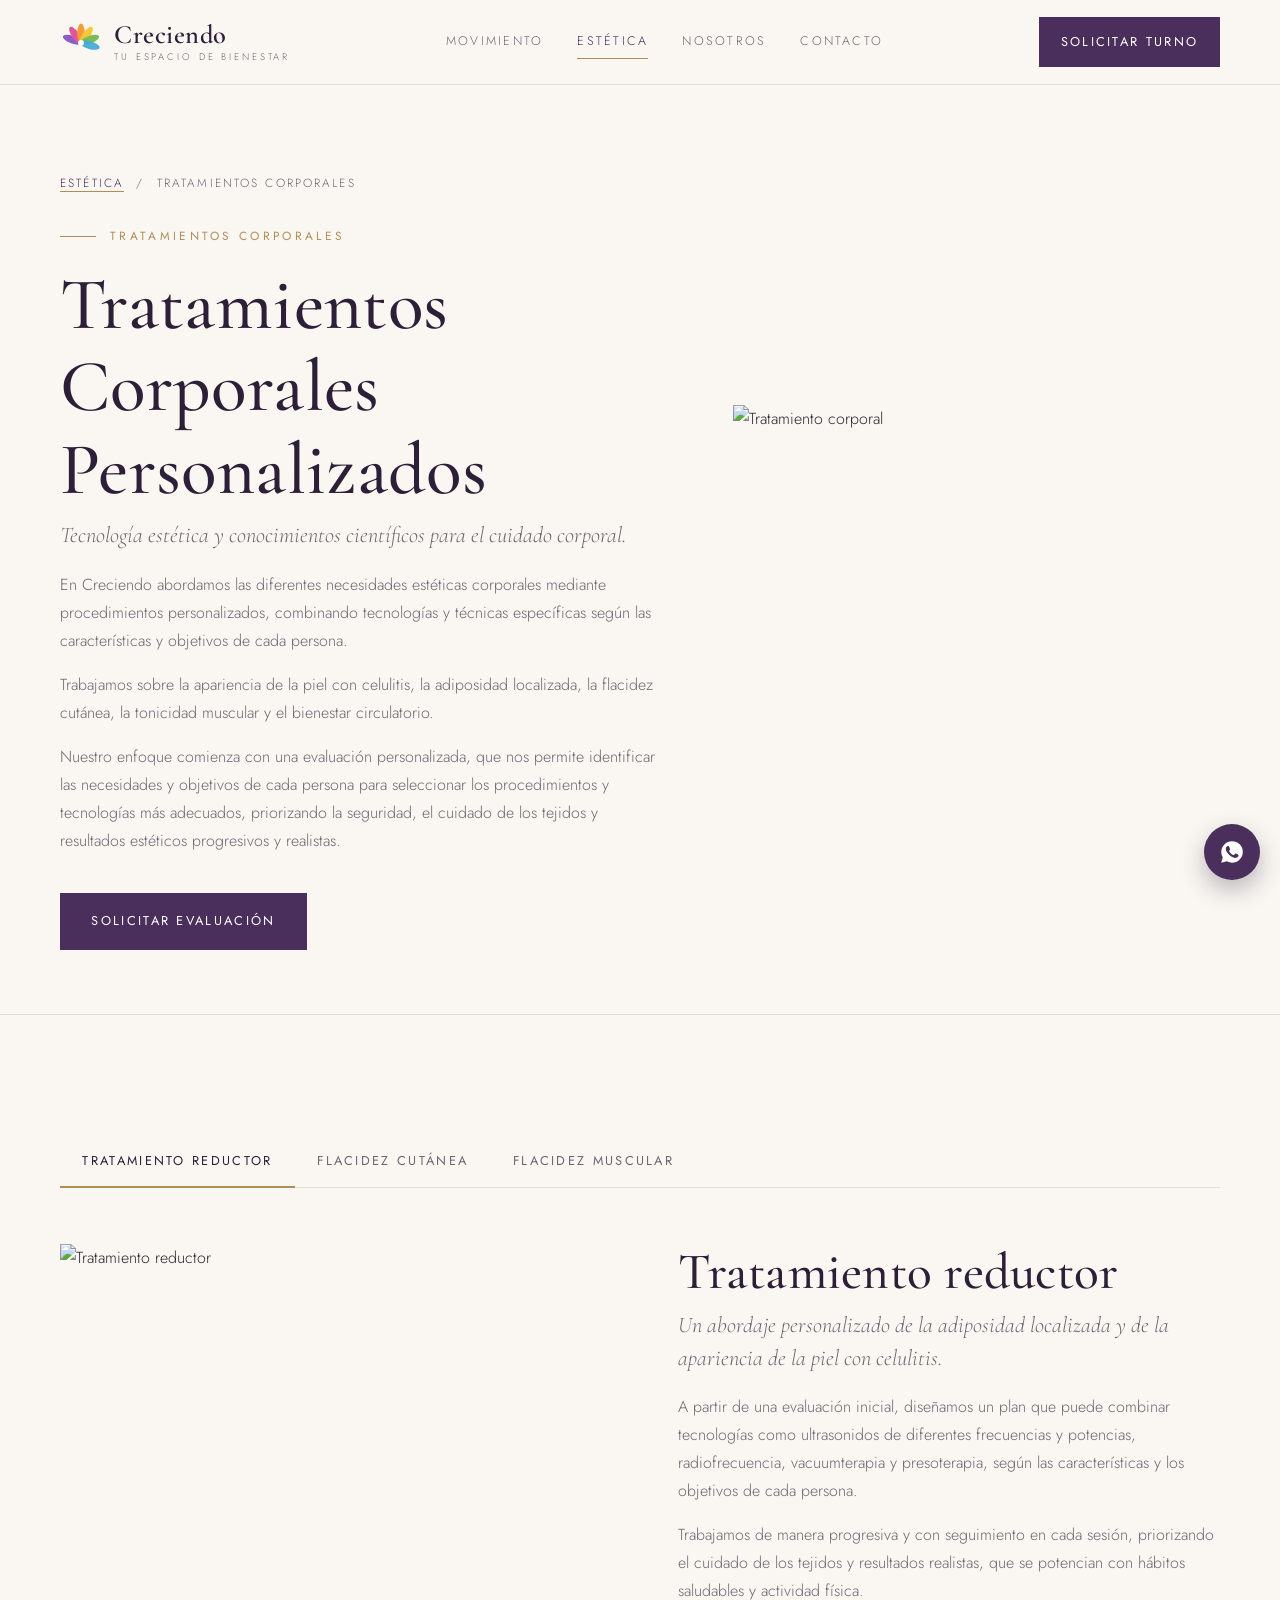
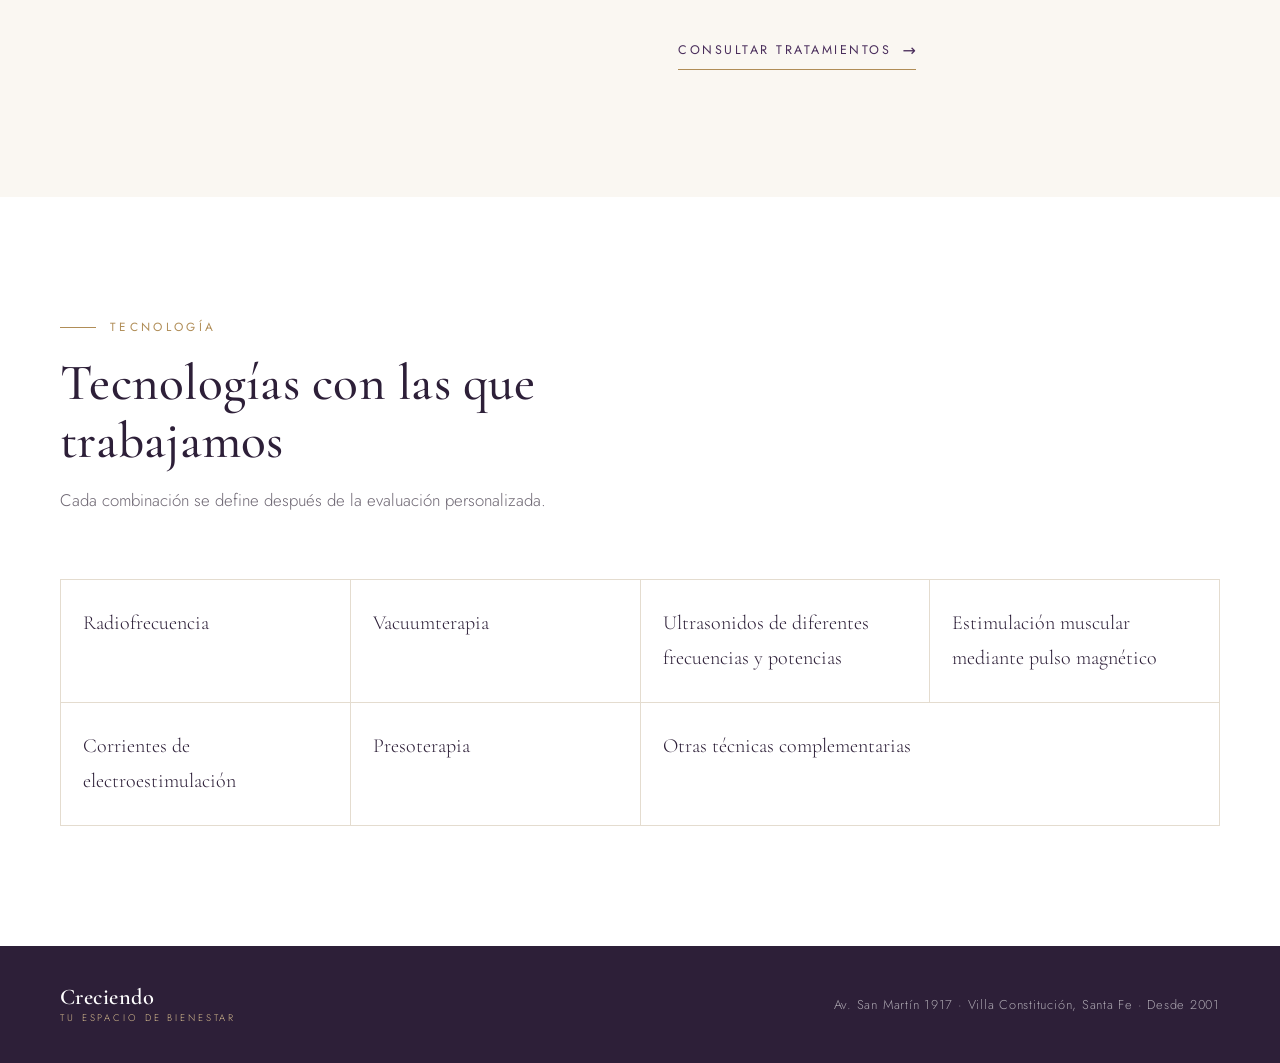
==== commit ae912bf0: "Versión elegante y sobria de la web de Creciendo Co-Authored-By: Claude Opus 5.5 <noreply@anthropic." ====
--- a/tratamientos-corporales.html
+++ b/tratamientos-corporales.html
@@ -8,12 +8,12 @@
 <meta name="description" content="Tratamientos corporales personalizados en Creciendo, Villa Constitución: tratamiento reductor, flacidez cutánea y flacidez muscular.">
 <link rel="preconnect" href="https://fonts.googleapis.com">
 <link rel="preconnect" href="https://fonts.gstatic.com" crossorigin>
-<link href="https://fonts.googleapis.com/css2?family=Fraunces:ital,opsz,wght@0,9..144,500;0,9..144,600;1,9..144,500&family=DM+Sans:wght@400;500;700&family=Dancing+Script:wght@700&display=swap" rel="stylesheet">
+<link href="https://fonts.googleapis.com/css2?family=Cormorant+Garamond:ital,wght@0,500;0,600;1,500&family=Jost:wght@300;400;500&display=swap" rel="stylesheet">
 <link rel="stylesheet" href="styles.css">
 </head>
 <body>
 
-<!-- Flor del logo (provisoria hasta recibir el logo original) e íconos -->
+<!-- Flor del logo (provisoria hasta recibir el logo original) y WhatsApp -->
 <svg width="0" height="0" style="position:absolute" aria-hidden="true">
   <defs>
     <symbol id="flor" viewBox="0 0 100 100">
@@ -28,13 +28,6 @@
       </g>
     </symbol>
     <symbol id="wa" viewBox="0 0 24 24"><path d="M12.04 2C6.58 2 2.13 6.45 2.13 11.91c0 1.75.46 3.45 1.32 4.95L2.05 22l5.25-1.38a9.9 9.9 0 0 0 4.74 1.21h.01c5.46 0 9.91-4.45 9.91-9.91A9.85 9.85 0 0 0 12.04 2Zm5.8 14.03c-.24.68-1.41 1.3-1.95 1.38-.5.07-1.13.1-1.82-.12-.42-.13-.96-.31-1.65-.61-2.9-1.25-4.8-4.18-4.94-4.37-.14-.19-1.18-1.57-1.18-3 0-1.42.75-2.12 1.01-2.41.27-.29.58-.36.78-.36h.56c.18 0 .42-.07.66.5.24.58.82 2.01.89 2.15.07.15.12.32.02.51-.1.19-.14.31-.29.48-.14.17-.3.38-.43.51-.14.14-.29.3-.12.59.17.29.75 1.24 1.6 2 1.1.98 2.03 1.28 2.32 1.43.29.14.46.12.63-.07.17-.19.72-.84.92-1.13.19-.29.38-.24.65-.14.26.1 1.68.79 1.97.94.29.14.48.22.55.34.07.12.07.7-.17 1.38Z"/></symbol>
-    <symbol id="i-escudo" viewBox="0 0 24 24" fill="none" stroke="currentColor" stroke-width="1.8" stroke-linecap="round" stroke-linejoin="round"><path d="M12 3l8 3v6c0 4.5-3.4 8.3-8 9-4.6-.7-8-4.5-8-9V6l8-3Z"/><path d="m8.5 12 2.5 2.5 4.5-5"/></symbol>
-    <symbol id="i-profesional" viewBox="0 0 24 24" fill="none" stroke="currentColor" stroke-width="1.8" stroke-linecap="round" stroke-linejoin="round"><circle cx="12" cy="7.5" r="3.5"/><path d="M5 20c.8-3.6 3.6-6 7-6s6.2 2.4 7 6"/><path d="M12 14v3m-1.5-1.5h3"/></symbol>
-    <symbol id="i-evaluacion" viewBox="0 0 24 24" fill="none" stroke="currentColor" stroke-width="1.8" stroke-linecap="round" stroke-linejoin="round"><rect x="5" y="4" width="14" height="17" rx="2"/><path d="M9 4V3h6v1M9 10h6M9 14h6M9 18h3"/></symbol>
-    <symbol id="i-corazon" viewBox="0 0 24 24" fill="none" stroke="currentColor" stroke-width="1.8" stroke-linecap="round" stroke-linejoin="round"><path d="M12 20s-7-4.4-7-10a4 4 0 0 1 7-2.6A4 4 0 0 1 19 10c0 5.6-7 10-7 10Z"/><path d="M8.5 11h2l1-2 1.5 4 1-2h1.5"/></symbol>
-    <symbol id="i-pin" viewBox="0 0 24 24" fill="none" stroke="currentColor" stroke-width="1.8"><path d="M12 21s-7-6.2-7-11.5a7 7 0 0 1 14 0C19 14.8 12 21 12 21Z"/><circle cx="12" cy="9.5" r="2.5"/></symbol>
-    <symbol id="i-reloj" viewBox="0 0 24 24" fill="none" stroke="currentColor" stroke-width="1.8" stroke-linecap="round"><circle cx="12" cy="12" r="8.5"/><path d="M12 7.5V12l3 2"/></symbol>
-    <symbol id="i-mail" viewBox="0 0 24 24" fill="none" stroke="currentColor" stroke-width="1.8" stroke-linejoin="round"><rect x="3.5" y="5.5" width="17" height="13" rx="2"/><path d="m4 7 8 6 8-6"/></symbol>
   </defs>
 </svg>
 
@@ -48,12 +41,11 @@
       <a href="index.html#movimiento">Movimiento</a>
       <a href="index.html#estetica" aria-current="page">Estética</a>
       <a href="index.html#nosotros">Nosotros</a>
-      <a href="index.html#opiniones">Opiniones</a>
       <a href="index.html#contacto">Contacto</a>
     </nav>
-    <a class="btn btn-primario" data-wa="Hola, quisiera solicitar un turno en Creciendo." href="index.html#contacto"><svg fill="currentColor"><use href="#wa"/></svg><span>Solicitar turno</span></a>
+    <a class="btn btn-primario" data-wa="Hola, quisiera solicitar un turno en Creciendo." href="index.html#contacto">Solicitar turno</a>
     <button class="abrir-menu" aria-label="Abrir menú" aria-expanded="false" aria-controls="menu">
-      <svg viewBox="0 0 24 24" fill="none" stroke="currentColor" stroke-width="1.8"><path d="M3 7h18M3 12h18M3 17h18"/></svg>
+      <svg viewBox="0 0 24 24" fill="none" stroke="currentColor" stroke-width="1.4"><path d="M3 7h18M3 12h18M3 17h18"/></svg>
     </button>
   </div>
 </header>
@@ -61,57 +53,54 @@
 <main>
 <section class="encabezado-pagina">
   <div class="contenedor">
-    <p class="miga"><a href="index.html#estetica">Estética</a> / Tratamientos corporales</p>
+    <p class="miga"><a href="index.html#estetica">Estética</a> &nbsp;/&nbsp; Tratamientos corporales</p>
     <div class="grid">
       <div>
         <span class="antetitulo">Tratamientos corporales</span>
         <h1>Tratamientos Corporales Personalizados</h1>
         <p class="bajada">Tecnología estética y conocimientos científicos para el cuidado corporal.</p>
         <p>En Creciendo abordamos las diferentes necesidades estéticas corporales mediante procedimientos personalizados, combinando tecnologías y técnicas específicas según las características y objetivos de cada persona.</p>
+        <p>Trabajamos sobre la apariencia de la piel con celulitis, la adiposidad localizada, la flacidez cutánea, la tonicidad muscular y el bienestar circulatorio.</p>
         <p>Nuestro enfoque comienza con una evaluación personalizada, que nos permite identificar las necesidades y objetivos de cada persona para seleccionar los procedimientos y tecnologías más adecuados, priorizando la seguridad, el cuidado de los tejidos y resultados estéticos progresivos y realistas.</p>
-        <div class="acciones"><a class="btn btn-wa" data-wa="Hola, quisiera solicitar una evaluación para tratamientos corporales." href="index.html#contacto"><svg fill="currentColor"><use href="#wa"/></svg>Solicitar evaluación</a></div>
+        <div class="acciones"><a class="btn btn-primario" data-wa="Hola, quisiera solicitar una evaluación para tratamientos corporales." href="index.html#contacto">Solicitar evaluación</a></div>
       </div>
-      <img src="https://images.unsplash.com/photo-1519823551278-64ac92734fb1?w=1000&q=72" alt="Tratamiento corporal">
+      <img src="https://images.unsplash.com/photo-1519823551278-64ac92734fb1?w=1000&q=70" alt="Tratamiento corporal">
     </div>
   </div>
 </section>
 
 <section>
   <div class="contenedor">
-    <div class="cabecera">
-      <span class="antetitulo">Tratamientos</span>
-      <h2>Un plan para cada objetivo</h2>
-    </div>
     <div class="pestanas" role="tablist" aria-label="Tipos de tratamiento corporal">
       <button role="tab" id="t-reductor" aria-controls="reductor" aria-selected="true">Tratamiento reductor</button>
       <button role="tab" id="t-flacidez-cutanea" aria-controls="flacidez-cutanea" aria-selected="false" tabindex="-1">Flacidez cutánea</button>
       <button role="tab" id="t-flacidez-muscular" aria-controls="flacidez-muscular" aria-selected="false" tabindex="-1">Flacidez muscular</button>
     </div>
     <div class="panel" id="reductor" role="tabpanel" aria-labelledby="t-reductor">
-      <img src="https://images.unsplash.com/photo-1544161515-4ab6ce6db874?w=900&q=72" alt="Tratamiento reductor" loading="lazy">
+      <img src="https://images.unsplash.com/photo-1544161515-4ab6ce6db874?w=1000&q=70" alt="Tratamiento reductor" loading="lazy">
       <div>
         <h2>Tratamiento reductor</h2>
         <p class="bajada">Un abordaje personalizado de la adiposidad localizada y de la apariencia de la piel con celulitis.</p>
         <p>A partir de una evaluación inicial, diseñamos un plan que puede combinar tecnologías como ultrasonidos de diferentes frecuencias y potencias, radiofrecuencia, vacuumterapia y presoterapia, según las características y los objetivos de cada persona.</p><p>Trabajamos de manera progresiva y con seguimiento en cada sesión, priorizando el cuidado de los tejidos y resultados realistas, que se potencian con hábitos saludables y actividad física.</p>
-        <div class="acciones"><a class="btn btn-wa" data-wa="Hola, quisiera consultar por tratamiento reductor." href="index.html#contacto"><svg fill="currentColor"><use href="#wa"/></svg>Consultar tratamientos</a></div>
+        <div class="acciones"><a class="enlace" data-wa="Hola, quisiera consultar por tratamiento reductor." href="index.html#contacto">Consultar tratamientos</a></div>
       </div>
     </div>
     <div class="panel" id="flacidez-cutanea" role="tabpanel" aria-labelledby="t-flacidez-cutanea" hidden>
-      <img src="https://images.unsplash.com/photo-1515377905703-c4788e51af15?w=900&q=72" alt="Flacidez cutánea" loading="lazy">
+      <img src="https://images.unsplash.com/photo-1515377905703-c4788e51af15?w=1000&q=70" alt="Flacidez cutánea" loading="lazy">
       <div>
         <h2>Flacidez cutánea</h2>
         <p class="bajada">Tratamientos orientados a mejorar la firmeza, la elasticidad y la calidad de la piel.</p>
         <p>La flacidez cutánea se relaciona con cambios en el colágeno y la elastina a lo largo del tiempo, con variaciones de peso y con otros factores. Seleccionamos tecnologías como la radiofrecuencia y técnicas complementarias para estimular la piel y mejorar su textura y su tono.</p><p>Cada plan se adapta a la zona a tratar y a las características de la piel, con controles periódicos para acompañar su evolución.</p>
-        <div class="acciones"><a class="btn btn-wa" data-wa="Hola, quisiera consultar por flacidez cutánea." href="index.html#contacto"><svg fill="currentColor"><use href="#wa"/></svg>Consultar tratamientos</a></div>
+        <div class="acciones"><a class="enlace" data-wa="Hola, quisiera consultar por flacidez cutánea." href="index.html#contacto">Consultar tratamientos</a></div>
       </div>
     </div>
     <div class="panel" id="flacidez-muscular" role="tabpanel" aria-labelledby="t-flacidez-muscular" hidden>
-      <img src="https://images.unsplash.com/photo-1540555700478-4be289fbecef?w=900&q=72" alt="Flacidez muscular" loading="lazy">
+      <img src="https://images.unsplash.com/photo-1540555700478-4be289fbecef?w=1000&q=70" alt="Flacidez muscular" loading="lazy">
       <div>
         <h2>Flacidez muscular</h2>
         <p class="bajada">Estimulación y fortalecimiento muscular para mejorar la tonicidad corporal.</p>
         <p>Utilizamos estimulación muscular mediante pulso magnético y corrientes de electroestimulación, que generan contracciones musculares para trabajar la tonicidad en zonas como abdomen, glúteos y piernas.</p><p>Este tratamiento puede complementarse con nuestras propuestas de movimiento, como Pilates Postural o Reacondicionamiento Físico, para potenciar los resultados.</p>
-        <div class="acciones"><a class="btn btn-wa" data-wa="Hola, quisiera consultar por flacidez muscular." href="index.html#contacto"><svg fill="currentColor"><use href="#wa"/></svg>Consultar tratamientos</a></div>
+        <div class="acciones"><a class="enlace" data-wa="Hola, quisiera consultar por flacidez muscular." href="index.html#contacto">Consultar tratamientos</a></div>
       </div>
     </div>
   </div>
@@ -122,16 +111,24 @@
     <div class="cabecera">
       <span class="antetitulo">Tecnología</span>
       <h2>Tecnologías con las que trabajamos</h2>
-      <p>Cada combinación se define a partir de la evaluación personalizada.</p>
+      <p>Cada combinación se define después de la evaluación personalizada.</p>
     </div>
-    <ul class="lista-tec"><li>Radiofrecuencia</li><li>Vacuumterapia</li><li>Ultrasonidos de diferentes frecuencias y potencias</li><li>Estimulación muscular mediante pulso magnético</li><li>Corrientes de electroestimulación</li><li>Presoterapia</li><li>Otras técnicas complementarias</li><li>Evaluación personalizada previa</li></ul>
+    <ul class="lista-tec">
+      <li>Radiofrecuencia</li><li>Vacuumterapia</li><li>Ultrasonidos de diferentes frecuencias y potencias</li><li>Estimulación muscular mediante pulso magnético</li>
+      <li>Corrientes de electroestimulación</li><li>Presoterapia</li><li>Otras técnicas complementarias</li>
+    </ul>
   </div>
 </section>
 </main>
 
-<footer>© Creciendo, tu espacio de bienestar · Av. San Martín 1917, Villa Constitución, Santa Fe · Desde 2001</footer>
+<footer>
+  <div class="contenedor pie">
+    <span class="marca-texto"><b>Creciendo</b><small>Tu espacio de bienestar</small></span>
+    <span>Av. San Martín 1917 · Villa Constitución, Santa Fe · Desde 2001</span>
+  </div>
+</footer>
 
-<a class="flotante" data-wa="Hola, quisiera realizar una consulta." href="#" aria-label="Escribir por WhatsApp"><svg><use href="#wa"/></svg></a>
+<a class="flotante" data-wa="Hola, quisiera realizar una consulta." href="index.html#contacto" aria-label="Escribir por WhatsApp"><svg><use href="#wa"/></svg></a>
 
 <script src="app.js"></script>
 </body>
--- a/styles.css
+++ b/styles.css
@@ -1,223 +1,184 @@
 :root{
-  --violeta:#6b3fa0; --violeta-osc:#3f2463; --violeta-noche:#2b1845;
-  --lila:#efe7f8; --lila-2:#f8f4fc; --amarillo:#f6b93b; --amarillo-claro:#fff4dc;
-  --salvia:#6f8f6a; --salvia-claro:#e9f0e6; --rosa:#d0679a;
-  --tinta:#2a2233; --gris:#5f5868; --blanco:#fff; --borde:#e6dcef;
-  --radio:20px; --sombra:0 14px 34px rgba(63,36,99,.10);
-  --serif:'Fraunces',Georgia,serif; --sans:'DM Sans',system-ui,sans-serif;
+  --marfil:#faf7f2; --arena:#f2ece3; --blanco:#fff;
+  --ciruela:#4a2e5c; --ciruela-osc:#2d1f38; --ciruela-suave:#ece5f0;
+  --salvia:#7d8f76; --dorado:#b08d57;
+  --tinta:#2b2430; --gris:#6d6672; --linea:#e4dccf;
+  --serif:'Cormorant Garamond',Georgia,serif; --sans:'Jost',system-ui,sans-serif;
 }
 *{box-sizing:border-box;margin:0;padding:0}
 html{scroll-behavior:smooth}
-body{font-family:var(--sans);font-weight:400;color:var(--tinta);background:var(--blanco);line-height:1.65;-webkit-font-smoothing:antialiased}
+body{font-family:var(--sans);font-weight:300;color:var(--tinta);background:var(--marfil);line-height:1.75;-webkit-font-smoothing:antialiased}
 img,svg{display:block;max-width:100%}
 a{color:inherit;text-decoration:none}
 .contenedor{width:min(1160px,100% - 32px);margin-inline:auto}
-h1,h2,h3{font-family:var(--serif);font-weight:600;line-height:1.15;color:var(--violeta-osc)}
-h1{font-size:clamp(2.4rem,5.4vw,4rem)}
-h2{font-size:clamp(1.9rem,4vw,2.7rem)}
-h3{font-size:1.35rem}
-p+p{margin-top:.9em}
-.antetitulo{display:inline-block;font-size:.8rem;letter-spacing:.14em;text-transform:uppercase;font-weight:700;color:var(--salvia);margin-bottom:.7rem}
-section{padding:clamp(64px,9vw,100px) 0}
-.cabecera{max-width:680px;margin-bottom:44px}
-.cabecera p{color:var(--gris);margin-top:.8rem;font-size:1.06rem}
+h1,h2,h3{font-family:var(--serif);font-weight:500;line-height:1.12;color:var(--ciruela-osc);letter-spacing:.005em}
+h1{font-size:clamp(2.6rem,6vw,4.6rem)}
+h2{font-size:clamp(2.1rem,4.4vw,3.2rem)}
+h3{font-size:clamp(1.6rem,2.6vw,2rem)}
+p+p{margin-top:1em}
+strong{font-weight:500}
+.antetitulo{display:flex;align-items:center;gap:14px;font-size:.74rem;font-weight:400;letter-spacing:.28em;text-transform:uppercase;color:var(--dorado);margin-bottom:1.1rem}
+.antetitulo::before{content:"";width:36px;height:1px;background:currentColor}
+.bajada{font-family:var(--serif);font-style:italic;font-size:clamp(1.2rem,2vw,1.4rem);color:var(--ciruela);line-height:1.45;margin:.5rem 0 1.2rem}
+section{padding:clamp(72px,10vw,120px) 0}
+.cabecera{max-width:700px;margin-bottom:clamp(40px,6vw,64px)}
+.cabecera p{color:var(--gris);font-size:1.05rem;margin-top:1rem}
 .centrada{text-align:center;margin-inline:auto}
+.centrada .antetitulo{justify-content:center}
+.centrada .antetitulo::after{content:"";width:36px;height:1px;background:currentColor}
 
-/* Botones */
-.btn{display:inline-flex;align-items:center;justify-content:center;gap:.6rem;padding:.95rem 1.5rem;border-radius:999px;font-weight:700;font-size:.98rem;border:2px solid transparent;transition:transform .15s,box-shadow .15s,background .15s,border-color .15s;white-space:nowrap;cursor:pointer}
-.btn:hover{transform:translateY(-2px)}
-.btn svg{width:20px;height:20px}
-.btn-primario{background:var(--violeta);color:#fff;box-shadow:0 10px 22px rgba(107,63,160,.28)}
-.btn-primario:hover{background:var(--violeta-osc)}
-.btn-wa{background:#25d366;color:#fff;box-shadow:0 10px 22px rgba(37,211,102,.28)}
-.btn-wa:hover{background:#1ebe5b}
-.btn-borde{background:#fff;color:var(--violeta-osc);border-color:var(--borde)}
-.btn-borde:hover{border-color:var(--violeta)}
-.btn-claro{background:#fff;color:var(--violeta-osc)}
-.enlace{display:inline-flex;align-items:center;gap:.45rem;font-weight:700;color:var(--violeta);transition:gap .15s}
-.enlace::after{content:"→"}
-.enlace:hover{gap:.75rem}
+/* Botones y enlaces */
+.btn{display:inline-flex;align-items:center;justify-content:center;gap:.6rem;padding:1rem 1.9rem;font-family:var(--sans);font-size:.8rem;font-weight:400;letter-spacing:.18em;text-transform:uppercase;border:1px solid transparent;transition:background .25s,color .25s,border-color .25s;white-space:nowrap;cursor:pointer}
+.btn-primario{background:var(--ciruela);color:#fff}
+.btn-primario:hover{background:var(--ciruela-osc)}
+.btn-borde{border-color:var(--ciruela);color:var(--ciruela)}
+.btn-borde:hover{background:var(--ciruela);color:#fff}
+.btn-claro{border-color:rgba(255,255,255,.6);color:#fff}
+.btn-claro:hover{background:#fff;color:var(--ciruela-osc)}
+.enlace{display:inline-flex;align-items:center;gap:.7rem;font-size:.78rem;font-weight:400;letter-spacing:.2em;text-transform:uppercase;color:var(--ciruela);padding-bottom:4px;border-bottom:1px solid var(--dorado);transition:gap .25s,color .25s}
+.enlace::after{content:"→";font-size:1rem;letter-spacing:0}
+.enlace:hover{gap:1.1rem;color:var(--ciruela-osc)}
 
 /* Cabecera del sitio */
-header{position:sticky;top:0;z-index:50;background:rgba(255,255,255,.92);backdrop-filter:blur(10px);border-bottom:1px solid var(--borde)}
-.nav{display:flex;align-items:center;justify-content:space-between;height:76px;gap:16px}
-.marca{display:flex;align-items:center;gap:10px}
-.marca svg{width:44px;height:44px}
+header{position:sticky;top:0;z-index:50;background:rgba(250,247,242,.94);backdrop-filter:blur(8px);border-bottom:1px solid var(--linea)}
+.nav{display:flex;align-items:center;justify-content:space-between;height:84px;gap:20px}
+.marca{display:flex;align-items:center;gap:12px}
+.marca svg{width:42px;height:42px}
 .marca-texto{display:flex;flex-direction:column;line-height:1}
-.marca-texto b{font-family:'Dancing Script',cursive;font-size:1.8rem;color:var(--tinta)}
-.marca-texto small{font-size:.62rem;letter-spacing:.2em;text-transform:uppercase;color:var(--gris);margin-top:3px}
-.menu{display:flex;gap:30px;font-weight:500;color:var(--gris)}
-.menu a{transition:color .15s}
-.menu a:hover,.menu a[aria-current]{color:var(--violeta)}
-.nav .btn{padding:.7rem 1.15rem;font-size:.92rem}
-.abrir-menu{display:none;background:none;border:0;width:44px;height:44px;cursor:pointer;color:var(--violeta-osc)}
+.marca-texto b{font-family:var(--serif);font-weight:600;font-size:1.65rem;letter-spacing:.02em;color:var(--ciruela-osc)}
+.marca-texto small{font-size:.6rem;letter-spacing:.3em;text-transform:uppercase;color:var(--gris);margin-top:5px}
+.menu{display:flex;gap:34px;font-size:.78rem;letter-spacing:.18em;text-transform:uppercase}
+.menu a{color:var(--gris);padding:6px 0;border-bottom:1px solid transparent;transition:.2s}
+.menu a:hover,.menu a[aria-current]{color:var(--ciruela);border-color:var(--dorado)}
+.nav .btn{padding:.8rem 1.3rem}
+.abrir-menu{display:none;background:none;border:0;width:44px;height:44px;cursor:pointer;color:var(--ciruela-osc)}
 .abrir-menu svg{width:26px;height:26px;margin:auto}
-@media (max-width:900px){
-  .menu{position:absolute;top:76px;left:0;right:0;flex-direction:column;gap:0;background:#fff;border-bottom:1px solid var(--borde);padding:6px 16px 18px;display:none;box-shadow:var(--sombra)}
+@media (max-width:960px){
+  .menu{position:absolute;top:84px;left:0;right:0;flex-direction:column;gap:0;background:var(--marfil);border-bottom:1px solid var(--linea);padding:8px 16px 20px;display:none}
   .menu.abierto{display:flex}
-  .menu a{padding:14px 0;border-bottom:1px solid var(--borde)}
+  .menu a{padding:14px 0;border-bottom:1px solid var(--linea)}
   .abrir-menu{display:block}
   .nav .btn{display:none}
 }
 
 /* Portada */
-.portada{padding:64px 0 88px;background:
-  radial-gradient(900px 500px at 88% 8%,var(--amarillo-claro),transparent 60%),
-  radial-gradient(700px 520px at 0% 100%,var(--lila),transparent 60%),var(--lila-2);overflow:hidden}
-.portada-grid{display:grid;grid-template-columns:1.1fr .9fr;gap:56px;align-items:center}
-.portada h1 em{font-style:italic;color:var(--violeta)}
-.portada .lead{font-size:1.18rem;color:var(--tinta);max-width:560px;margin:1.2rem 0 .6rem}
-.portada .sub{color:var(--gris);max-width:540px}
-.acciones{display:flex;flex-wrap:wrap;gap:12px;margin-top:2rem}
-.datos{display:flex;flex-wrap:wrap;gap:30px;margin-top:2.6rem}
-.dato b{display:block;font-family:var(--serif);font-size:2rem;color:var(--violeta-osc);line-height:1}
-.dato span{font-size:.88rem;color:var(--gris)}
-.estrellas{color:var(--amarillo);letter-spacing:2px}
-.visual{position:relative;aspect-ratio:1/1.05;max-width:470px;justify-self:center;width:100%}
-.visual .sol{position:absolute;width:52%;aspect-ratio:1;right:-4%;top:-4%;border-radius:50%;background:linear-gradient(150deg,var(--amarillo),#f39c4a);opacity:.85}
-.foto-principal{position:absolute;inset:0 10% 8% 0;width:90%;height:92%;object-fit:cover;border-radius:220px 220px 28px 28px;box-shadow:0 30px 60px rgba(63,36,99,.25)}
-.foto-chica{position:absolute;width:42%;aspect-ratio:1;object-fit:cover;right:0;bottom:0;border-radius:50%;border:6px solid #fff;box-shadow:var(--sombra)}
-.etiqueta{position:absolute;background:#fff;border-radius:14px;padding:.7rem 1rem;box-shadow:var(--sombra);font-size:.9rem;font-weight:500;display:flex;align-items:center;gap:.55rem}
-.etiqueta i{width:9px;height:9px;border-radius:50%;background:var(--violeta)}
-.etiqueta.e2 i{background:var(--rosa)}
-.e1{top:12%;left:-6%}.e2{bottom:34%;left:-8%}
-@media (max-width:860px){.portada-grid{grid-template-columns:1fr}.visual{max-width:340px}.e1{left:0}.e2{left:0}}
+.portada{padding:clamp(56px,8vw,96px) 0 clamp(72px,10vw,120px)}
+.portada-grid{display:grid;grid-template-columns:1.05fr .95fr;gap:clamp(40px,6vw,80px);align-items:center}
+.portada h1 em{font-style:italic;color:var(--ciruela)}
+.portada .texto p{font-size:1.08rem;color:var(--gris);max-width:540px}
+.portada .texto p:first-of-type{font-family:var(--serif);font-size:clamp(1.3rem,2.2vw,1.55rem);color:var(--tinta);line-height:1.5;margin-top:1.6rem}
+.acciones{display:flex;flex-wrap:wrap;gap:14px;margin-top:2.4rem}
+.portada-foto{position:relative}
+.portada-foto img{width:100%;aspect-ratio:4/5;object-fit:cover;border-radius:240px 240px 0 0}
+.portada-foto::before{content:"";position:absolute;inset:-18px 18px 18px -18px;border:1px solid var(--dorado);border-radius:240px 240px 0 0;z-index:-1}
+.datos{display:flex;flex-wrap:wrap;gap:clamp(24px,4vw,48px);margin-top:3rem;padding-top:2rem;border-top:1px solid var(--linea)}
+.dato b{display:block;font-family:var(--serif);font-weight:500;font-size:2.2rem;color:var(--ciruela-osc);line-height:1}
+.dato span{font-size:.78rem;letter-spacing:.14em;text-transform:uppercase;color:var(--gris)}
+@media (max-width:860px){.portada-grid{grid-template-columns:1fr}.portada-foto{max-width:420px;margin-inline:auto;width:calc(100% - 20px)}}
 
-/* Franja de confianza */
-.confianza{padding:0;transform:translateY(-36px);margin-bottom:-36px;position:relative;z-index:2}
-.confianza-grid{display:grid;grid-template-columns:repeat(4,1fr);background:#fff;border:1px solid var(--borde);border-radius:var(--radio);box-shadow:var(--sombra)}
-.sello{display:flex;gap:14px;align-items:center;padding:22px 24px}
-.sello+.sello{border-left:1px solid var(--borde)}
-.sello .ico{flex:none;width:46px;height:46px;border-radius:14px;background:var(--lila);color:var(--violeta);display:grid;place-items:center}
-.sello .ico svg{width:24px;height:24px}
-.sello b{display:block;font-size:.98rem;color:var(--violeta-osc);line-height:1.25}
-.sello span{font-size:.85rem;color:var(--gris)}
-@media (max-width:960px){.confianza-grid{grid-template-columns:1fr 1fr}.sello:nth-child(3){border-left:0}.sello:nth-child(n+3){border-top:1px solid var(--borde)}}
-@media (max-width:520px){.confianza-grid{grid-template-columns:1fr}.sello+.sello{border-left:0;border-top:1px solid var(--borde)}}
+/* Movimiento */
+.movimiento{background:var(--blanco)}
+.propuestas{display:grid;grid-template-columns:repeat(3,1fr);gap:1px;background:var(--linea);border:1px solid var(--linea)}
+.propuesta{background:var(--blanco);padding:clamp(28px,3.5vw,44px);display:flex;flex-direction:column}
+.propuesta img{width:100%;aspect-ratio:3/2;object-fit:cover;margin-bottom:28px}
+.numero{font-family:var(--serif);font-style:italic;font-size:1.1rem;color:var(--dorado);margin-bottom:.4rem}
+.propuesta p{color:var(--gris);font-size:.98rem}
+.propuesta .enlace{margin-top:auto;align-self:flex-start}
+.propuesta .cuerpo{margin-bottom:2rem}
+@media (max-width:960px){.propuestas{grid-template-columns:1fr}}
 
-/* Tarjetas de servicios */
-.tarjetas{display:grid;grid-template-columns:repeat(3,1fr);gap:24px}
-.tarjeta{position:relative;background:#fff;border:1px solid var(--borde);border-radius:var(--radio);overflow:hidden;display:flex;flex-direction:column;transition:transform .2s,box-shadow .2s}
-.tarjeta:hover{transform:translateY(-4px);box-shadow:var(--sombra)}
-.tarjeta>img{width:100%;aspect-ratio:16/10;object-fit:cover}
-.tarjeta .cuerpo{padding:24px 24px 26px;display:flex;flex-direction:column;gap:.6rem;flex:1}
-.tarjeta .bajada{color:var(--violeta);font-weight:500}
-.tarjeta p{color:var(--gris);font-size:.97rem}
-.tarjeta .pie-tarjeta{margin-top:auto;padding-top:.8rem;display:flex;flex-wrap:wrap;gap:16px;align-items:center;justify-content:space-between}
-.insignia{position:absolute;top:14px;left:14px;background:var(--amarillo);color:var(--violeta-noche);font-size:.75rem;font-weight:700;letter-spacing:.06em;text-transform:uppercase;padding:.35rem .75rem;border-radius:999px}
-details{border-top:1px solid var(--borde);padding-top:.7rem;margin-top:.2rem}
-summary{cursor:pointer;font-weight:700;font-size:.92rem;color:var(--violeta-osc);list-style:none;display:flex;align-items:center;gap:.4rem}
-summary::-webkit-details-marker{display:none}
-summary::after{content:"+";font-size:1.2rem;line-height:1;color:var(--violeta)}
-details[open] summary::after{content:"–"}
-details[open] summary{margin-bottom:.6rem}
-details[open] .ver-mas{display:none}
-.etiquetas{display:flex;flex-wrap:wrap;gap:6px;margin-top:.4rem}
-.etiquetas span{font-size:.78rem;font-weight:500;background:var(--lila-2);border:1px solid var(--borde);color:var(--violeta-osc);padding:.25rem .65rem;border-radius:999px}
-.mov .tarjeta{border-top:4px solid var(--violeta)}
-.est .tarjeta{border-top:4px solid var(--rosa)}
-@media (max-width:960px){.tarjetas{grid-template-columns:1fr 1fr}}
-.tarjetas.dos{grid-template-columns:repeat(2,1fr)}
-.tarjetas.dos>.tarjeta>img{aspect-ratio:16/8}
-&
-.estetica{background:var(--lila-2)}
+/* Estética */
+.tratamiento{display:grid;grid-template-columns:1fr 1fr;gap:clamp(36px,6vw,88px);align-items:center;padding:clamp(40px,6vw,72px) 0;border-top:1px solid var(--linea)}
+.tratamiento:first-of-type{border-top:0;padding-top:0}
+.tratamiento:nth-of-type(even) .foto{order:2}
+.tratamiento .foto img{width:100%;aspect-ratio:5/4;object-fit:cover}
+.tratamiento .texto p{color:var(--gris)}
+.tratamiento .texto .enlace{margin-top:2rem}
+.tratamiento .acciones{margin-top:2rem;align-items:center;gap:28px}
+@media (max-width:860px){.tratamiento{grid-template-columns:1fr}.tratamiento:nth-of-type(even) .foto{order:0}}
+.etiquetas{display:flex;flex-wrap:wrap;gap:8px;margin-top:1.4rem}
+.etiquetas span{font-size:.74rem;letter-spacing:.1em;text-transform:uppercase;border:1px solid var(--linea);padding:.4rem .8rem;color:var(--ciruela);background:var(--blanco)}
 
-/* Destacado corporal */
-.destacado{display:grid;grid-template-columns:1fr 1fr;gap:0;background:var(--violeta-osc);border-radius:24px;overflow:hidden;margin-top:28px;color:rgba(255,255,255,.85)}
-.destacado img{width:100%;height:100%;min-height:320px;object-fit:cover}
-.destacado .texto{padding:clamp(28px,4vw,48px)}
-.destacado h3{color:#fff;font-size:clamp(1.6rem,3vw,2.1rem)}
-.destacado .antetitulo{color:var(--amarillo)}
-.destacado .bajada{color:#fff;font-weight:500;margin:.6rem 0 1rem}
-.destacado .sub-lista{display:flex;flex-wrap:wrap;gap:8px;margin:1.2rem 0 1.8rem}
-.destacado .sub-lista a{border:1px solid rgba(255,255,255,.35);border-radius:999px;padding:.4rem .9rem;font-size:.9rem;font-weight:500;color:#fff;transition:.15s}
-.destacado .sub-lista a:hover{background:#fff;color:var(--violeta-osc)}
-@media (max-width:860px){.destacado{grid-template-columns:1fr}.destacado img{min-height:220px}}
-
-/* Nosotros */
-.porque-grid{display:grid;grid-template-columns:repeat(4,1fr);gap:28px}
-.porque{padding-left:18px;border-left:3px solid var(--amarillo)}
-.porque h3{font-size:1.15rem;margin-bottom:.4rem}
-.porque p{color:var(--gris);font-size:.96rem}
-.cita{margin-top:52px;background:var(--violeta-osc);color:#fff;border-radius:24px;padding:44px clamp(24px,5vw,56px);font-family:var(--serif);font-size:clamp(1.3rem,2.6vw,1.8rem);line-height:1.4}
-.cita small{display:block;font-family:var(--sans);font-size:.9rem;opacity:.75;margin-top:1rem}
-@media (max-width:960px){.porque-grid{grid-template-columns:1fr 1fr}}
-@media (max-width:560px){.porque-grid{grid-template-columns:1fr}}
+/* Filosofía */
+.filosofia{background:var(--ciruela-osc);color:rgba(255,255,255,.82)}
+.filosofia h2,.filosofia h3{color:#fff}
+.filosofia .antetitulo{color:#d7bd8f}
+.pilares{display:grid;grid-template-columns:repeat(4,1fr);gap:clamp(24px,3vw,40px)}
+.pilar{border-top:1px solid rgba(215,189,143,.5);padding-top:24px}
+.pilar h3{font-size:1.5rem;margin-bottom:.6rem}
+.pilar p{font-size:.95rem}
+.frase{margin-top:clamp(56px,8vw,88px);text-align:center;font-family:var(--serif);font-style:italic;font-size:clamp(1.6rem,3.2vw,2.4rem);color:#fff;line-height:1.35}
+.frase small{display:block;font-family:var(--sans);font-style:normal;font-size:.74rem;letter-spacing:.28em;text-transform:uppercase;color:#d7bd8f;margin-top:1.4rem}
+@media (max-width:960px){.pilares{grid-template-columns:1fr 1fr}}
+@media (max-width:560px){.pilares{grid-template-columns:1fr}}
 
 /* Opiniones */
-.opiniones{background:linear-gradient(180deg,#fff,var(--salvia-claro))}
-.resumen-google{display:flex;align-items:center;gap:14px;margin-bottom:28px;flex-wrap:wrap}
-.resumen-google b{font-family:var(--serif);font-size:2.6rem;color:var(--violeta-osc);line-height:1}
-.carrusel{display:grid;grid-auto-flow:column;grid-auto-columns:minmax(280px,1fr);gap:20px;overflow-x:auto;scroll-snap-type:x mandatory;padding-bottom:12px}
-.carrusel::-webkit-scrollbar{height:8px}.carrusel::-webkit-scrollbar-thumb{background:var(--borde);border-radius:8px}
-.opinion{scroll-snap-align:start;background:#fff;border-radius:var(--radio);padding:26px;border:1px solid var(--borde);display:flex;flex-direction:column;gap:14px}
-.autor{display:flex;align-items:center;gap:10px;margin-top:auto;font-weight:700;font-size:.92rem}
-.avatar{width:38px;height:38px;border-radius:50%;display:grid;place-items:center;color:#fff;font-weight:700}
-
-/* Llamado a la acción */
-.llamado{background:linear-gradient(120deg,var(--violeta) 0%,var(--violeta-osc) 60%,#5a2a6e 100%);color:#fff;border-radius:28px;padding:clamp(32px,5vw,56px);display:flex;flex-wrap:wrap;gap:24px;align-items:center;justify-content:space-between}
-.llamado h2{color:#fff;font-size:clamp(1.6rem,3.2vw,2.3rem);max-width:620px}
-.llamado p{color:rgba(255,255,255,.85);margin-top:.6rem;max-width:560px}
+.puntaje{display:flex;align-items:baseline;justify-content:center;gap:14px;margin-top:1rem;color:var(--gris);font-size:.9rem;letter-spacing:.08em}
+.puntaje b{font-family:var(--serif);font-weight:500;font-size:2.6rem;color:var(--ciruela-osc)}
+.estrellas{color:var(--dorado);letter-spacing:3px}
+.testimonios{display:grid;grid-template-columns:repeat(3,1fr);gap:clamp(20px,3vw,32px)}
+.testimonio{background:var(--blanco);border:1px solid var(--linea);padding:clamp(28px,3vw,40px);display:flex;flex-direction:column;gap:1.2rem}
+.testimonio blockquote{font-family:var(--serif);font-size:1.3rem;line-height:1.45;color:var(--tinta)}
+.testimonio blockquote::before{content:"“";display:block;font-size:3.2rem;line-height:.6;color:var(--dorado);margin-bottom:.6rem}
+.testimonio figcaption{margin-top:auto;font-size:.76rem;letter-spacing:.2em;text-transform:uppercase;color:var(--gris)}
+@media (max-width:960px){.testimonios{grid-template-columns:1fr}}
 
 /* Gift card */
-.gift{display:grid;grid-template-columns:1fr 1fr;gap:48px;align-items:center}
-.giftcard{aspect-ratio:1.6;border-radius:22px;padding:28px;color:#fff;display:flex;flex-direction:column;justify-content:space-between;background:linear-gradient(135deg,#8c5cc4 0%,var(--violeta) 45%,var(--rosa) 100%);box-shadow:0 24px 50px rgba(107,63,160,.35);transform:rotate(-3deg);max-width:420px;justify-self:center;width:100%}
-.giftcard .marca-texto b{color:#fff}.giftcard .marca-texto small{color:rgba(255,255,255,.8)}
-.giftcard big{font-family:var(--serif);font-size:1.6rem}
-.lista-check{list-style:none;margin:1.2rem 0 1.8rem;display:grid;gap:.5rem}
-.lista-check li::before{content:"✓";color:var(--salvia);font-weight:700;margin-right:.6rem}
-@media (max-width:860px){.gift{grid-template-columns:1fr}}
+.regalo{background:var(--arena)}
+.regalo-grid{display:grid;grid-template-columns:1fr 1fr;gap:clamp(40px,6vw,80px);align-items:center}
+.tarjeta{aspect-ratio:1.6;max-width:440px;width:100%;justify-self:center;background:var(--ciruela-osc);color:#fff;padding:32px;display:flex;flex-direction:column;justify-content:space-between;outline:1px solid var(--dorado);outline-offset:-12px}
+.tarjeta .marca-texto b{color:#fff}.tarjeta .marca-texto small{color:#d7bd8f}
+.tarjeta em{font-family:var(--serif);font-size:1.7rem}
+.tarjeta small.tipo{font-size:.66rem;letter-spacing:.3em;text-transform:uppercase;color:#d7bd8f;display:block;margin-bottom:.3rem}
+.regalo p{color:var(--gris)}
+.regalo .btn{margin-top:2rem}
+@media (max-width:860px){.regalo-grid{grid-template-columns:1fr}}
 
 /* Contacto */
-.contacto{background:var(--violeta-osc);color:#fff}
-.contacto h2{color:#fff}
-.contacto .antetitulo{color:var(--amarillo)}
-.contacto-grid{display:grid;grid-template-columns:1fr 1.1fr;gap:40px;align-items:stretch}
-.datos-contacto{display:grid;gap:20px;align-content:start}
-.fila{display:flex;gap:14px;align-items:flex-start}
-.fila .ico{width:42px;height:42px;flex:none;border-radius:12px;background:rgba(255,255,255,.1);display:grid;place-items:center;color:var(--amarillo)}
-.fila .ico svg{width:20px;height:20px}
-.fila b{display:block}.fila span,.fila a{color:rgba(255,255,255,.8)}
-.fila a:hover{color:#fff;text-decoration:underline}
-.redes{display:flex;gap:10px;margin-top:6px}
-.redes a{width:44px;height:44px;border-radius:50%;background:rgba(255,255,255,.12);display:grid;place-items:center;transition:.15s}
-.redes a:hover{background:var(--amarillo);color:var(--violeta-osc)}
-.redes svg{width:20px;height:20px}
-.mapa{border-radius:var(--radio);overflow:hidden;min-height:340px;border:0;width:100%;height:100%}
+.contacto-grid{display:grid;grid-template-columns:1fr 1.15fr;gap:clamp(36px,5vw,64px);align-items:stretch}
+.datos-contacto dl{display:grid;gap:26px;margin-top:2rem}
+.datos-contacto dt{font-size:.72rem;letter-spacing:.24em;text-transform:uppercase;color:var(--dorado);margin-bottom:.3rem}
+.datos-contacto dd a:hover{color:var(--ciruela);text-decoration:underline}
+.redes{display:flex;gap:12px;margin-top:2rem}
+.redes a{width:46px;height:46px;border:1px solid var(--linea);display:grid;place-items:center;color:var(--ciruela);transition:.2s}
+.redes a:hover{background:var(--ciruela);color:#fff;border-color:var(--ciruela)}
+.redes svg{width:19px;height:19px}
+.mapa{width:100%;height:100%;min-height:380px;border:0;filter:grayscale(.35)}
 @media (max-width:860px){.contacto-grid{grid-template-columns:1fr}}
-footer{background:var(--violeta-noche);color:rgba(255,255,255,.65);text-align:center;padding:26px 16px;font-size:.88rem}
 
-.flotante{position:fixed;right:20px;bottom:20px;z-index:60;width:60px;height:60px;border-radius:50%;background:#25d366;display:grid;place-items:center;box-shadow:0 10px 25px rgba(0,0,0,.25);transition:transform .15s}
-.flotante:hover{transform:scale(1.08)}
-.flotante svg{width:32px;height:32px;fill:#fff}
+footer{background:var(--ciruela-osc);color:rgba(255,255,255,.6);padding:40px 0;font-size:.8rem;letter-spacing:.06em}
+.pie{display:flex;flex-wrap:wrap;justify-content:space-between;gap:16px;align-items:center}
+.pie .marca-texto b{color:#fff;font-size:1.4rem}.pie .marca-texto small{color:#d7bd8f}
+
+/* WhatsApp flotante, discreto */
+.flotante{position:fixed;right:20px;bottom:20px;z-index:60;width:56px;height:56px;border-radius:50%;background:var(--ciruela);display:grid;place-items:center;box-shadow:0 10px 24px rgba(45,31,56,.3);transition:background .2s}
+.flotante:hover{background:var(--ciruela-osc)}
+.flotante svg{width:26px;height:26px;fill:#fff}
 
 /* Página de tratamientos corporales */
-.encabezado-pagina{padding:48px 0 72px;background:radial-gradient(800px 420px at 90% 0%,var(--amarillo-claro),transparent 60%),var(--lila-2)}
-.miga{font-size:.9rem;color:var(--gris);margin-bottom:1.6rem}
-.miga a{color:var(--violeta);font-weight:500}
-.encabezado-pagina .grid{display:grid;grid-template-columns:1.1fr .9fr;gap:48px;align-items:center}
-.encabezado-pagina .bajada{color:var(--violeta);font-weight:500;font-size:1.12rem;margin:1rem 0}
+.miga{font-size:.74rem;letter-spacing:.18em;text-transform:uppercase;color:var(--gris);margin-bottom:2rem}
+.miga a{color:var(--ciruela);border-bottom:1px solid var(--dorado)}
+.encabezado-pagina{padding:clamp(48px,7vw,88px) 0 clamp(40px,5vw,64px);border-bottom:1px solid var(--linea)}
+.encabezado-pagina .grid{display:grid;grid-template-columns:1.1fr .9fr;gap:clamp(36px,6vw,80px);align-items:center}
 .encabezado-pagina p{color:var(--gris)}
-.encabezado-pagina img{width:100%;aspect-ratio:4/3.4;object-fit:cover;border-radius:180px 180px 24px 24px;box-shadow:0 26px 50px rgba(63,36,99,.22)}
+.encabezado-pagina img{width:100%;aspect-ratio:4/3;object-fit:cover}
 @media (max-width:860px){.encabezado-pagina .grid{grid-template-columns:1fr}}
-.pestanas{display:flex;flex-wrap:wrap;gap:10px;margin-bottom:36px}
-.pestanas button{border:2px solid var(--borde);background:#fff;border-radius:999px;padding:.65rem 1.25rem;font:inherit;font-weight:500;color:var(--gris);cursor:pointer;transition:.15s}
-.pestanas button:hover{border-color:var(--violeta);color:var(--violeta)}
-.pestanas button[aria-selected="true"]{background:var(--violeta);border-color:var(--violeta);color:#fff}
-.panel{display:grid;grid-template-columns:1fr 1fr;gap:48px;align-items:center;background:#fff;border:1px solid var(--borde);border-radius:24px;padding:clamp(20px,3vw,32px);box-shadow:var(--sombra)}
+.pestanas{display:flex;flex-wrap:wrap;border-bottom:1px solid var(--linea);margin-bottom:clamp(36px,5vw,56px)}
+.pestanas button{background:none;border:0;border-bottom:2px solid transparent;margin-bottom:-1px;padding:1rem 1.4rem;font-family:var(--sans);font-size:.8rem;font-weight:400;letter-spacing:.18em;text-transform:uppercase;color:var(--gris);cursor:pointer;transition:.2s}
+.pestanas button:hover{color:var(--ciruela)}
+.pestanas button[aria-selected="true"]{color:var(--ciruela-osc);border-color:var(--dorado)}
+.panel{display:grid;grid-template-columns:1fr 1fr;gap:clamp(36px,6vw,80px);align-items:start}
 .panel[hidden]{display:none}
-.panel img{width:100%;aspect-ratio:5/4;object-fit:cover;border-radius:18px}
-.panel .bajada{color:var(--violeta);font-weight:500;margin:.6rem 0 1rem}
+.panel img{width:100%;aspect-ratio:5/4;object-fit:cover}
 .panel p{color:var(--gris)}
-.panel .acciones{margin-top:1.6rem}
-@media (max-width:860px){.panel{grid-template-columns:1fr;gap:24px}}
-.tecnologias{background:var(--lila-2)}
-.lista-tec{display:grid;grid-template-columns:repeat(4,1fr);gap:14px}
-.lista-tec li{list-style:none;background:#fff;border:1px solid var(--borde);border-radius:16px;padding:20px;font-weight:500;color:var(--violeta-osc);display:flex;gap:12px;align-items:flex-start}
-.lista-tec li::before{content:"";flex:none;width:10px;height:10px;border-radius:50%;background:var(--amarillo);margin-top:.45em}
+.panel .acciones{margin-top:2rem}
+@media (max-width:860px){.panel{grid-template-columns:1fr}.pestanas button{padding:.9rem .8rem;font-size:.72rem;letter-spacing:.12em}}
+.tecnologias{background:var(--blanco)}
+.lista-tec{display:grid;grid-template-columns:repeat(4,1fr);gap:1px;background:var(--linea);border:1px solid var(--linea)}
+.lista-tec li{list-style:none;background:var(--blanco);padding:26px 22px;font-family:var(--serif);font-size:1.25rem;color:var(--ciruela-osc)}
+.lista-tec li:last-child{grid-column:span 2}
 @media (max-width:860px){.lista-tec{grid-template-columns:1fr 1fr}}
-@media (max-width:480px){.lista-tec{grid-template-columns:1fr}}
 
-.aparecer{opacity:0;transform:translateY(18px);transition:opacity .6s ease,transform .6s ease}
+.aparecer{opacity:0;transform:translateY(16px);transition:opacity .8s ease,transform .8s ease}
 .aparecer.visible{opacity:1;transform:none}
 @media (prefers-reduced-motion:reduce){.aparecer{opacity:1;transform:none;transition:none}html{scroll-behavior:auto}}
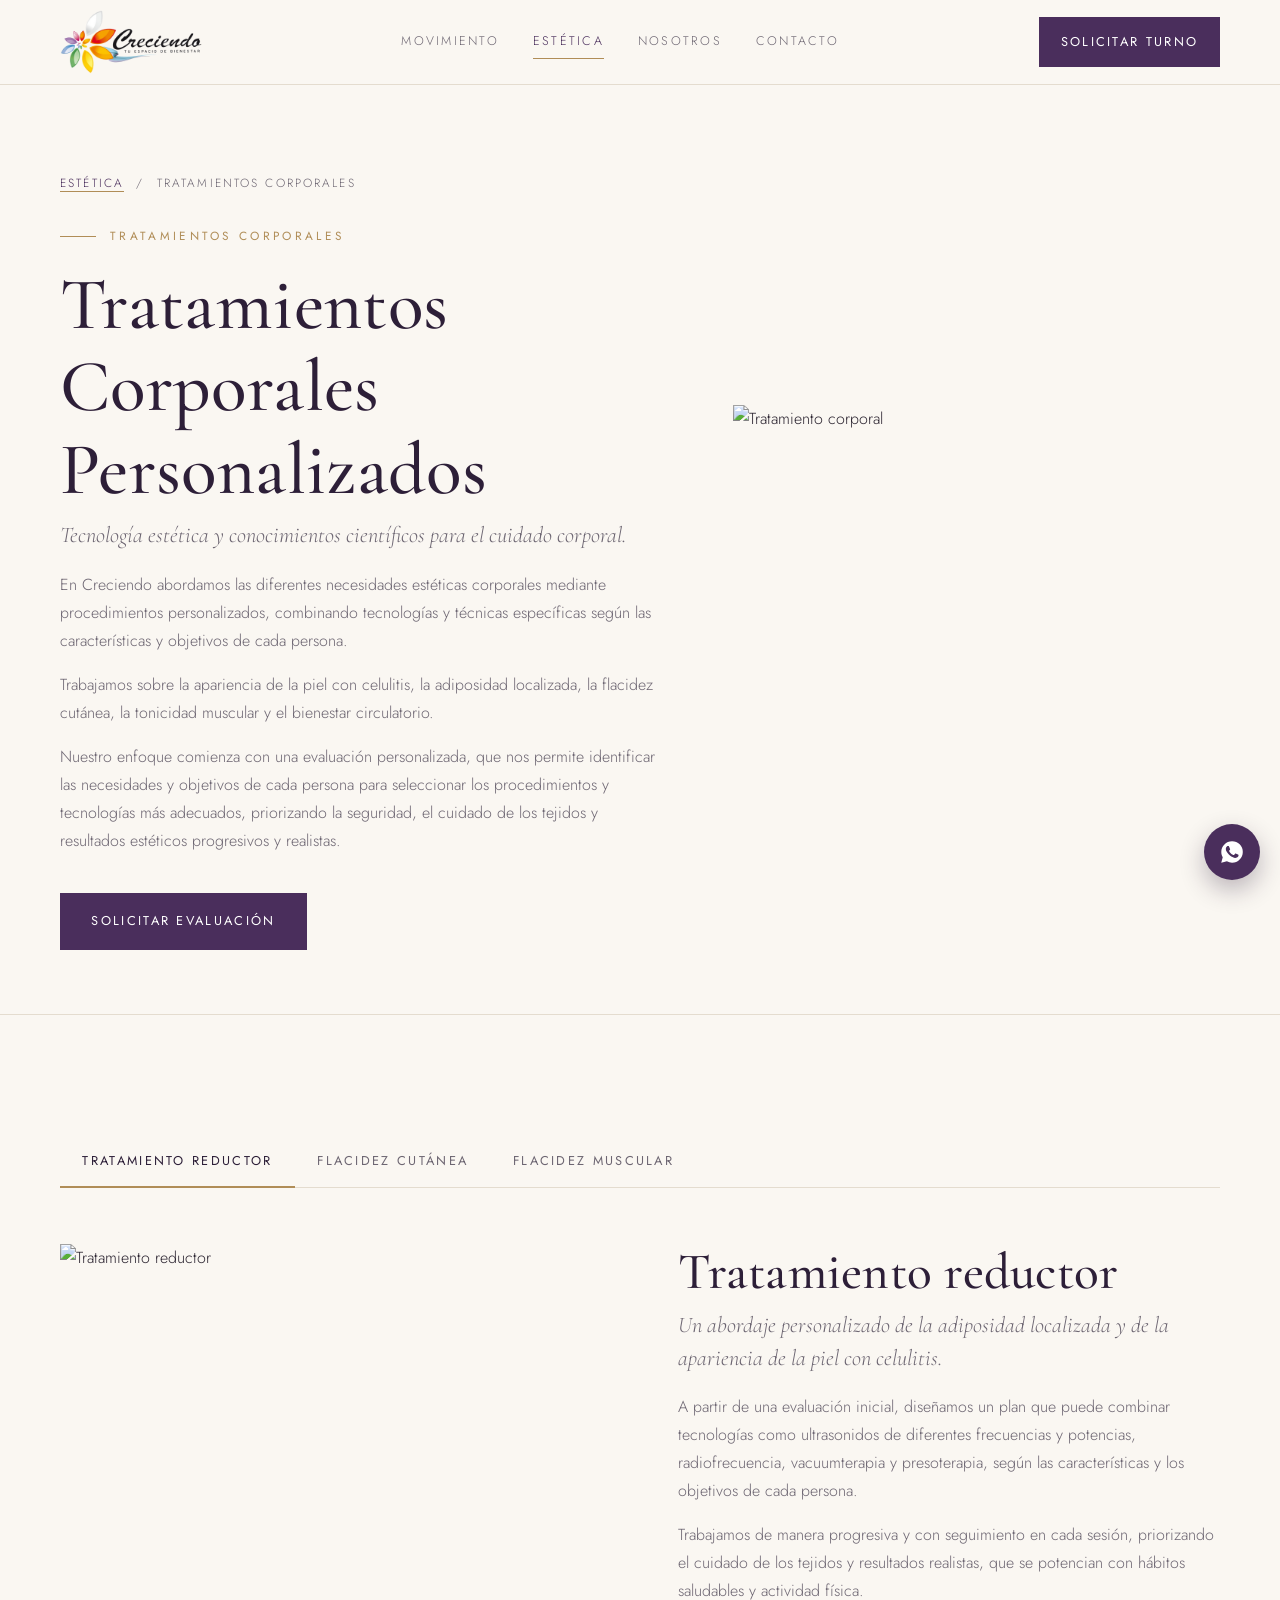
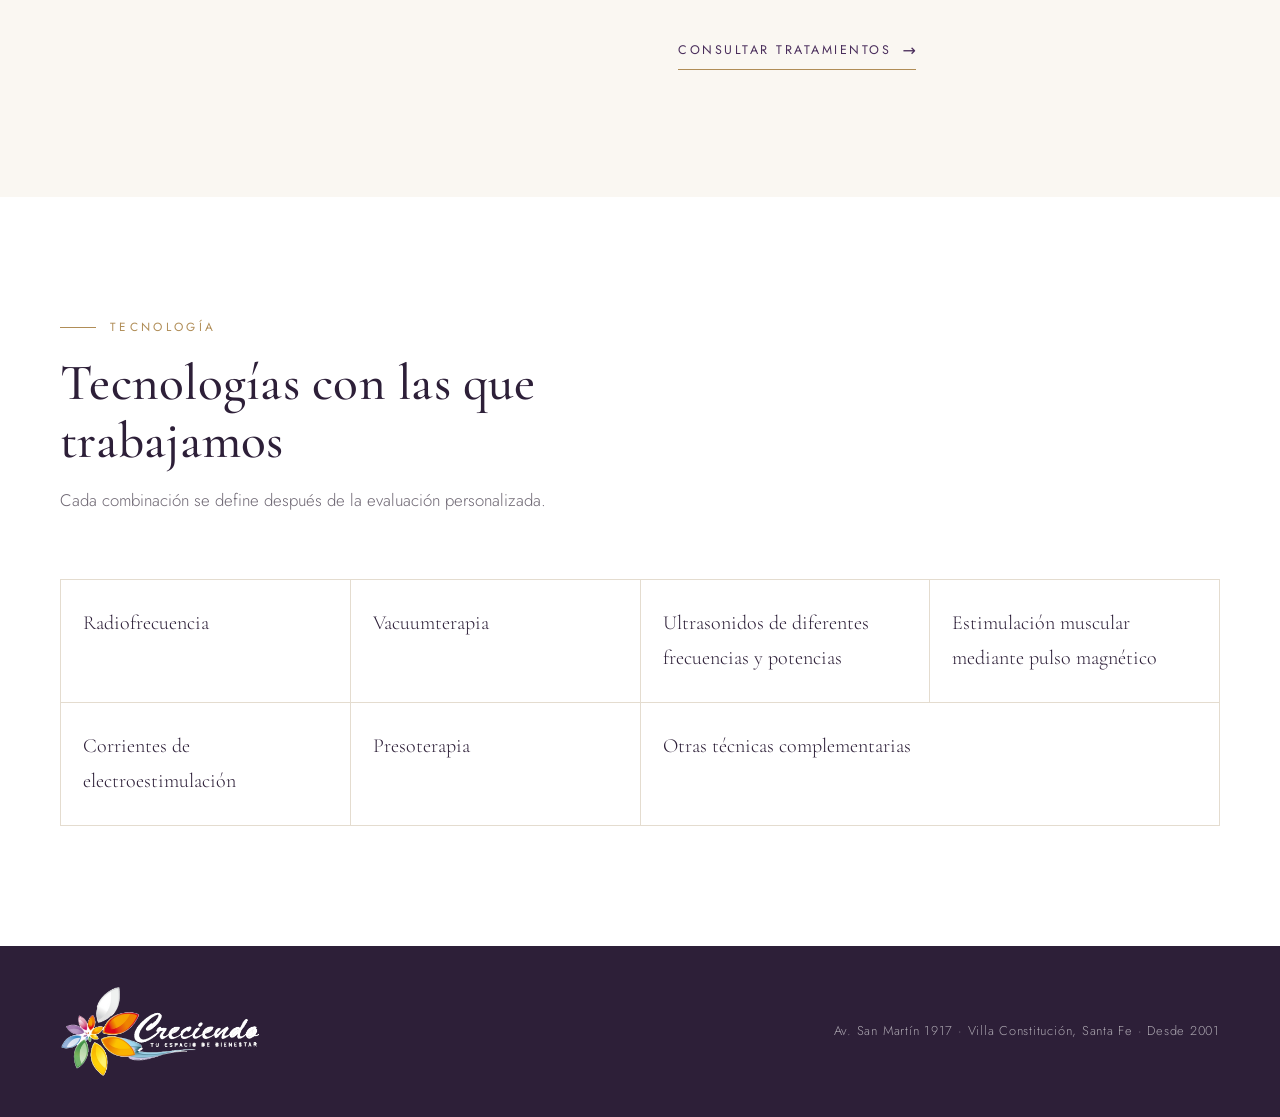
==== commit 987b4fa8: "Logo original de Creciendo en encabezado, gift card y pie Co-Authored-By: Claude Opus 5.5 <noreply@a" ====
--- a/tratamientos-corporales.html
+++ b/tratamientos-corporales.html
@@ -9,24 +9,14 @@
 <link rel="preconnect" href="https://fonts.googleapis.com">
 <link rel="preconnect" href="https://fonts.gstatic.com" crossorigin>
 <link href="https://fonts.googleapis.com/css2?family=Cormorant+Garamond:ital,wght@0,500;0,600;1,500&family=Jost:wght@300;400;500&display=swap" rel="stylesheet">
+<link rel="icon" href="img/icono.png">
 <link rel="stylesheet" href="styles.css">
 </head>
 <body>
 
-<!-- Flor del logo (provisoria hasta recibir el logo original) y WhatsApp -->
+<!-- Ícono de WhatsApp -->
 <svg width="0" height="0" style="position:absolute" aria-hidden="true">
   <defs>
-    <symbol id="flor" viewBox="0 0 100 100">
-      <g transform="translate(50 52)">
-        <ellipse rx="9" ry="24" fill="#8e5cc7" transform="rotate(-70) translate(0 -22)"/>
-        <ellipse rx="9" ry="24" fill="#e2559b" transform="rotate(-35) translate(0 -22)"/>
-        <ellipse rx="9" ry="24" fill="#f39c33" transform="rotate(0) translate(0 -22)"/>
-        <ellipse rx="9" ry="24" fill="#f6c838" transform="rotate(35) translate(0 -22)"/>
-        <ellipse rx="9" ry="24" fill="#7dbb57" transform="rotate(70) translate(0 -22)"/>
-        <ellipse rx="9" ry="24" fill="#3fa9d6" transform="rotate(105) translate(0 -22)" opacity=".9"/>
-        <circle r="7" fill="#fff"/>
-      </g>
-    </symbol>
     <symbol id="wa" viewBox="0 0 24 24"><path d="M12.04 2C6.58 2 2.13 6.45 2.13 11.91c0 1.75.46 3.45 1.32 4.95L2.05 22l5.25-1.38a9.9 9.9 0 0 0 4.74 1.21h.01c5.46 0 9.91-4.45 9.91-9.91A9.85 9.85 0 0 0 12.04 2Zm5.8 14.03c-.24.68-1.41 1.3-1.95 1.38-.5.07-1.13.1-1.82-.12-.42-.13-.96-.31-1.65-.61-2.9-1.25-4.8-4.18-4.94-4.37-.14-.19-1.18-1.57-1.18-3 0-1.42.75-2.12 1.01-2.41.27-.29.58-.36.78-.36h.56c.18 0 .42-.07.66.5.24.58.82 2.01.89 2.15.07.15.12.32.02.51-.1.19-.14.31-.29.48-.14.17-.3.38-.43.51-.14.14-.29.3-.12.59.17.29.75 1.24 1.6 2 1.1.98 2.03 1.28 2.32 1.43.29.14.46.12.63-.07.17-.19.72-.84.92-1.13.19-.29.38-.24.65-.14.26.1 1.68.79 1.97.94.29.14.48.22.55.34.07.12.07.7-.17 1.38Z"/></symbol>
   </defs>
 </svg>
@@ -34,8 +24,7 @@
 <header>
   <div class="contenedor nav">
     <a href="index.html" class="marca" aria-label="Creciendo, inicio">
-      <svg><use href="#flor"/></svg>
-      <span class="marca-texto"><b>Creciendo</b><small>Tu espacio de bienestar</small></span>
+      <img src="img/logo.png" alt="Creciendo, tu espacio de bienestar" width="752" height="340">
     </a>
     <nav class="menu" id="menu">
       <a href="index.html#movimiento">Movimiento</a>
@@ -123,7 +112,7 @@
 
 <footer>
   <div class="contenedor pie">
-    <span class="marca-texto"><b>Creciendo</b><small>Tu espacio de bienestar</small></span>
+    <img class="logo-claro" src="img/logo-claro.png" alt="Creciendo, tu espacio de bienestar" width="752" height="340">
     <span>Av. San Martín 1917 · Villa Constitución, Santa Fe · Desde 2001</span>
   </div>
 </footer>
--- a/styles.css
+++ b/styles.css
@@ -43,10 +43,8 @@
 header{position:sticky;top:0;z-index:50;background:rgba(250,247,242,.94);backdrop-filter:blur(8px);border-bottom:1px solid var(--linea)}
 .nav{display:flex;align-items:center;justify-content:space-between;height:84px;gap:20px}
 .marca{display:flex;align-items:center;gap:12px}
-.marca svg{width:42px;height:42px}
-.marca-texto{display:flex;flex-direction:column;line-height:1}
-.marca-texto b{font-family:var(--serif);font-weight:600;font-size:1.65rem;letter-spacing:.02em;color:var(--ciruela-osc)}
-.marca-texto small{font-size:.6rem;letter-spacing:.3em;text-transform:uppercase;color:var(--gris);margin-top:5px}
+.marca img{height:64px;width:auto}
+.logo-claro{height:auto;width:200px;max-width:100%}
 .menu{display:flex;gap:34px;font-size:.78rem;letter-spacing:.18em;text-transform:uppercase}
 .menu a{color:var(--gris);padding:6px 0;border-bottom:1px solid transparent;transition:.2s}
 .menu a:hover,.menu a[aria-current]{color:var(--ciruela);border-color:var(--dorado)}
@@ -127,7 +125,7 @@
 .regalo{background:var(--arena)}
 .regalo-grid{display:grid;grid-template-columns:1fr 1fr;gap:clamp(40px,6vw,80px);align-items:center}
 .tarjeta{aspect-ratio:1.6;max-width:440px;width:100%;justify-self:center;background:var(--ciruela-osc);color:#fff;padding:32px;display:flex;flex-direction:column;justify-content:space-between;outline:1px solid var(--dorado);outline-offset:-12px}
-.tarjeta .marca-texto b{color:#fff}.tarjeta .marca-texto small{color:#d7bd8f}
+.tarjeta .logo-claro{width:170px}
 .tarjeta em{font-family:var(--serif);font-size:1.7rem}
 .tarjeta small.tipo{font-size:.66rem;letter-spacing:.3em;text-transform:uppercase;color:#d7bd8f;display:block;margin-bottom:.3rem}
 .regalo p{color:var(--gris)}
@@ -148,7 +146,7 @@
 
 footer{background:var(--ciruela-osc);color:rgba(255,255,255,.6);padding:40px 0;font-size:.8rem;letter-spacing:.06em}
 .pie{display:flex;flex-wrap:wrap;justify-content:space-between;gap:16px;align-items:center}
-.pie .marca-texto b{color:#fff;font-size:1.4rem}.pie .marca-texto small{color:#d7bd8f}
+
 
 /* WhatsApp flotante, discreto */
 .flotante{position:fixed;right:20px;bottom:20px;z-index:60;width:56px;height:56px;border-radius:50%;background:var(--ciruela);display:grid;place-items:center;box-shadow:0 10px 24px rgba(45,31,56,.3);transition:background .2s}
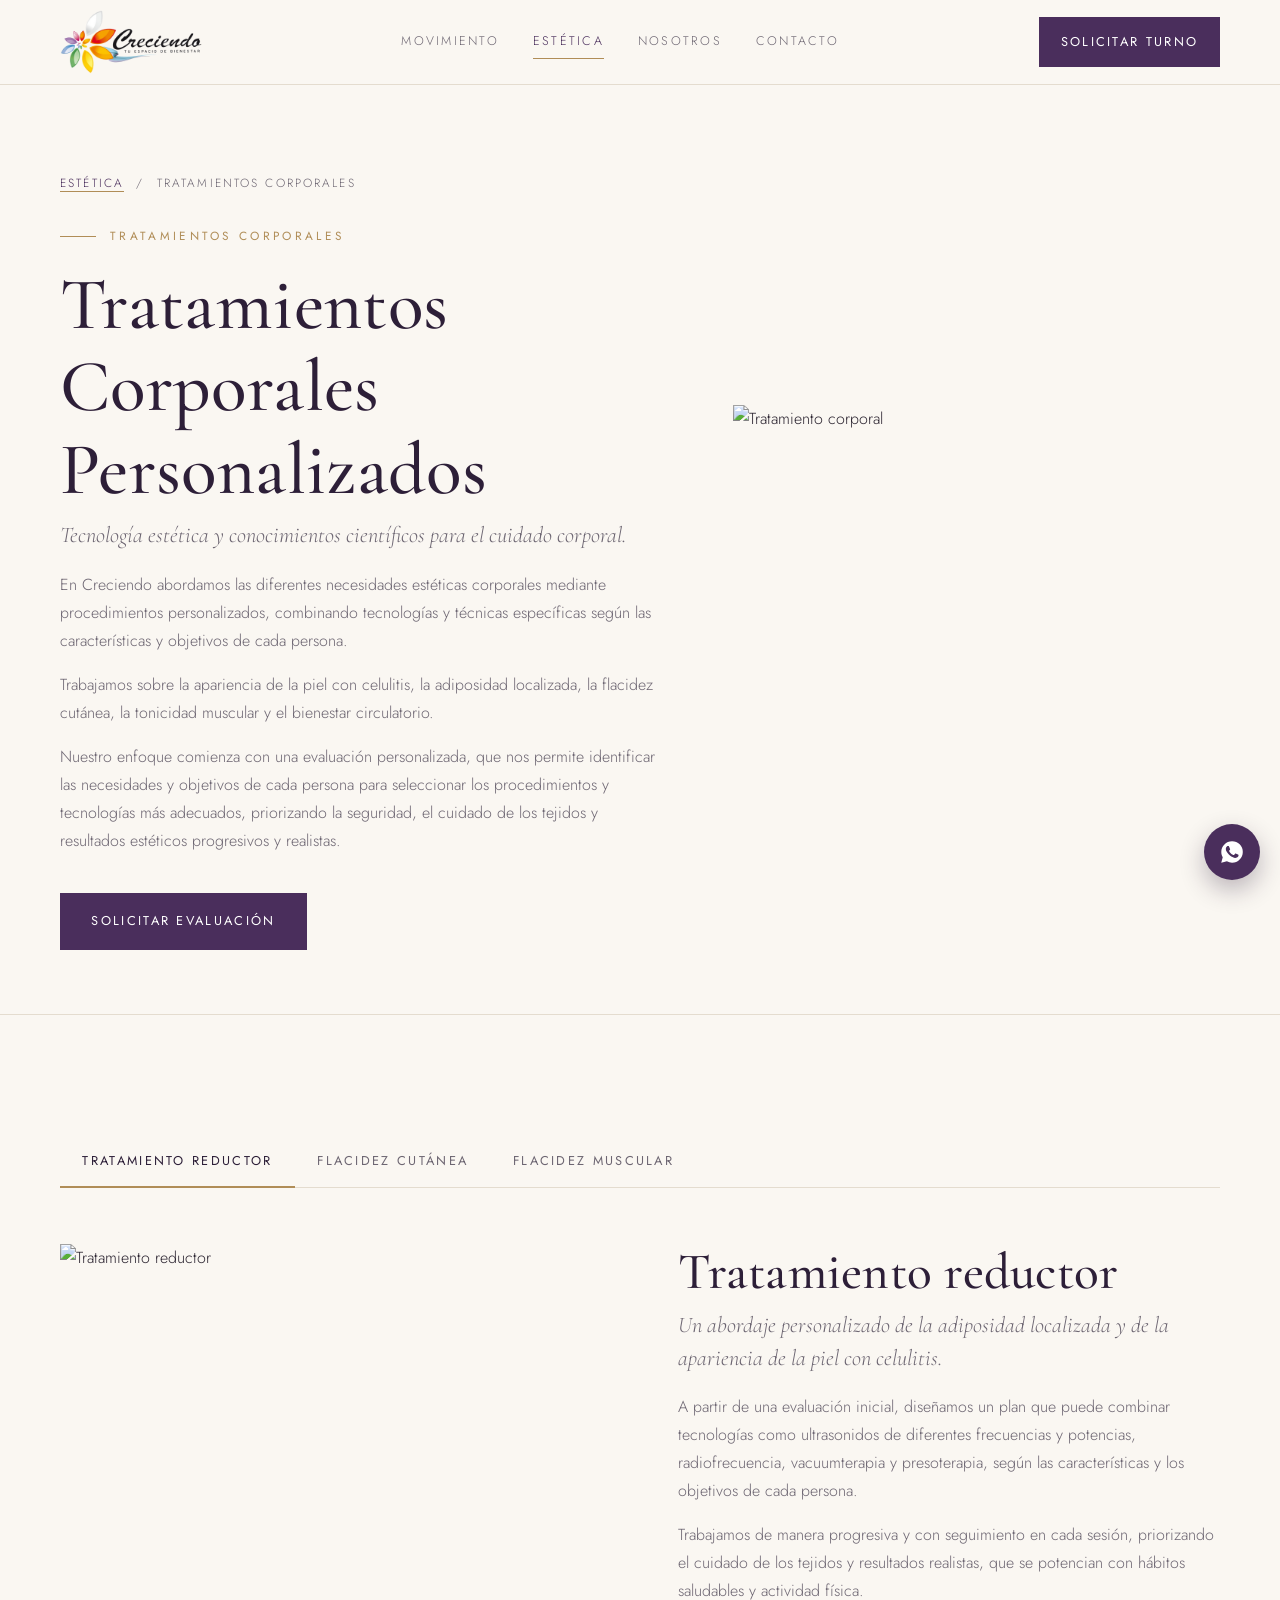
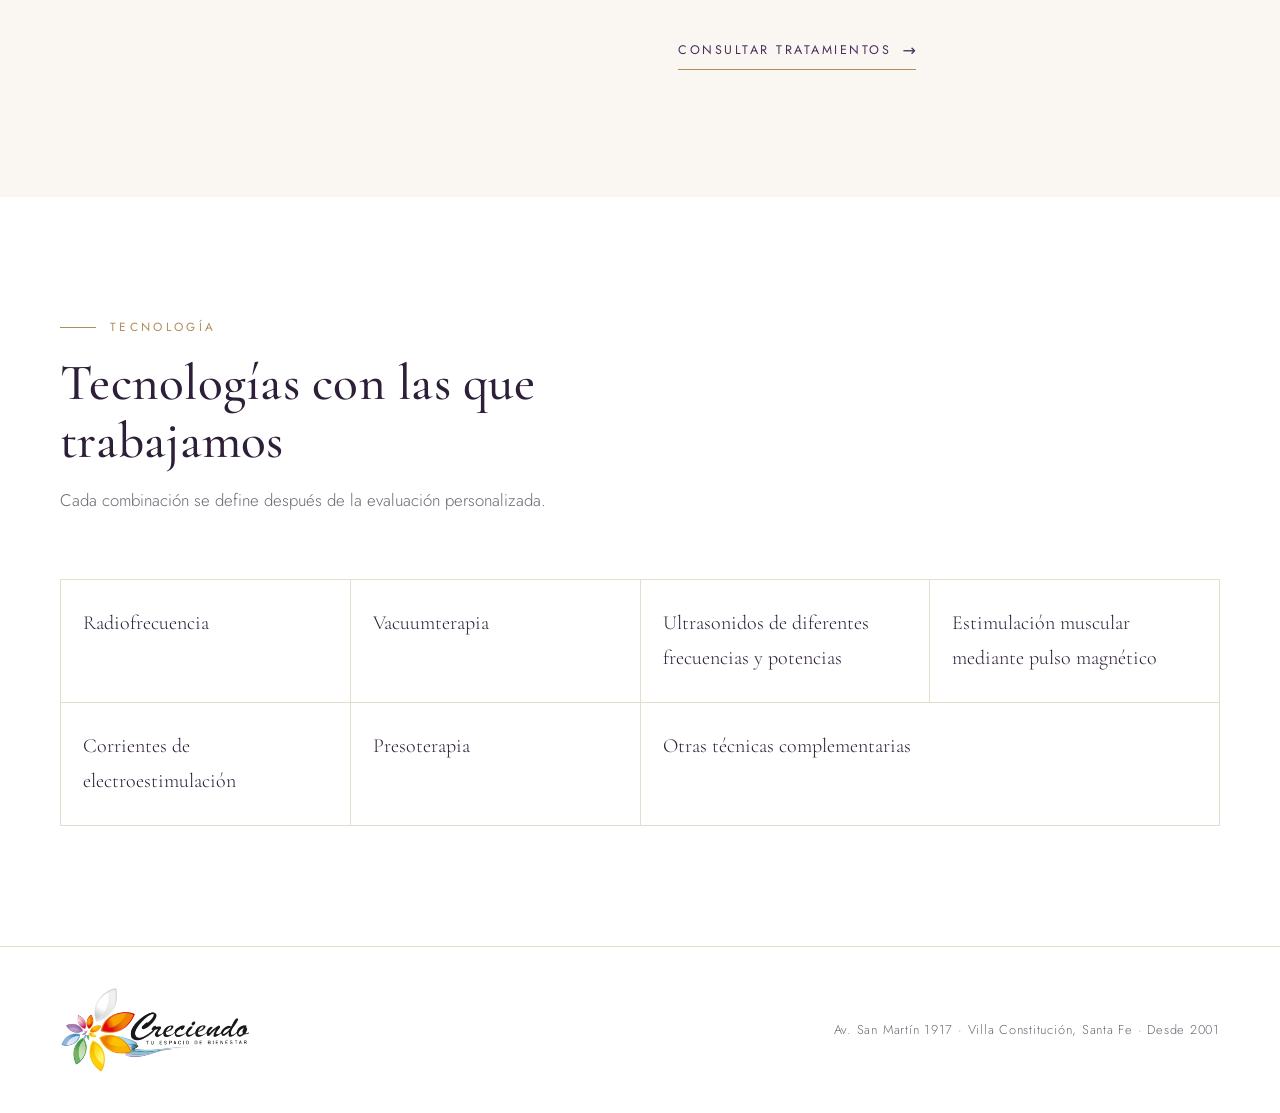
==== commit 6d9e506d: "Foto real en la portada y logo original en gift card y pie Co-Authored-By: Claude Opus 5.5 <noreply@" ====
--- a/tratamientos-corporales.html
+++ b/tratamientos-corporales.html
@@ -112,7 +112,7 @@
 
 <footer>
   <div class="contenedor pie">
-    <img class="logo-claro" src="img/logo-claro.png" alt="Creciendo, tu espacio de bienestar" width="752" height="340">
+    <img class="logo-chico" src="img/logo.png" alt="Creciendo, tu espacio de bienestar" width="752" height="340">
     <span>Av. San Martín 1917 · Villa Constitución, Santa Fe · Desde 2001</span>
   </div>
 </footer>
--- a/styles.css
+++ b/styles.css
@@ -44,7 +44,7 @@
 .nav{display:flex;align-items:center;justify-content:space-between;height:84px;gap:20px}
 .marca{display:flex;align-items:center;gap:12px}
 .marca img{height:64px;width:auto}
-.logo-claro{height:auto;width:200px;max-width:100%}
+.logo-chico{height:auto;width:190px;max-width:100%}
 .menu{display:flex;gap:34px;font-size:.78rem;letter-spacing:.18em;text-transform:uppercase}
 .menu a{color:var(--gris);padding:6px 0;border-bottom:1px solid transparent;transition:.2s}
 .menu a:hover,.menu a[aria-current]{color:var(--ciruela);border-color:var(--dorado)}
@@ -67,7 +67,7 @@
 .portada .texto p:first-of-type{font-family:var(--serif);font-size:clamp(1.3rem,2.2vw,1.55rem);color:var(--tinta);line-height:1.5;margin-top:1.6rem}
 .acciones{display:flex;flex-wrap:wrap;gap:14px;margin-top:2.4rem}
 .portada-foto{position:relative}
-.portada-foto img{width:100%;aspect-ratio:4/5;object-fit:cover;border-radius:240px 240px 0 0}
+.portada-foto img{width:100%;aspect-ratio:4/5;object-fit:cover;object-position:50% 35%;border-radius:240px 240px 0 0}
 .portada-foto::before{content:"";position:absolute;inset:-18px 18px 18px -18px;border:1px solid var(--dorado);border-radius:240px 240px 0 0;z-index:-1}
 .datos{display:flex;flex-wrap:wrap;gap:clamp(24px,4vw,48px);margin-top:3rem;padding-top:2rem;border-top:1px solid var(--linea)}
 .dato b{display:block;font-family:var(--serif);font-weight:500;font-size:2.2rem;color:var(--ciruela-osc);line-height:1}
@@ -124,10 +124,10 @@
 /* Gift card */
 .regalo{background:var(--arena)}
 .regalo-grid{display:grid;grid-template-columns:1fr 1fr;gap:clamp(40px,6vw,80px);align-items:center}
-.tarjeta{aspect-ratio:1.6;max-width:440px;width:100%;justify-self:center;background:var(--ciruela-osc);color:#fff;padding:32px;display:flex;flex-direction:column;justify-content:space-between;outline:1px solid var(--dorado);outline-offset:-12px}
-.tarjeta .logo-claro{width:170px}
+.tarjeta{aspect-ratio:1.6;max-width:440px;width:100%;justify-self:center;background:var(--blanco);color:var(--ciruela-osc);padding:32px;display:flex;flex-direction:column;justify-content:space-between;outline:1px solid var(--dorado);outline-offset:-12px;box-shadow:0 24px 50px -28px rgba(45,31,56,.35)}
+.tarjeta .logo-chico{width:180px}
 .tarjeta em{font-family:var(--serif);font-size:1.7rem}
-.tarjeta small.tipo{font-size:.66rem;letter-spacing:.3em;text-transform:uppercase;color:#d7bd8f;display:block;margin-bottom:.3rem}
+.tarjeta small.tipo{font-size:.66rem;letter-spacing:.3em;text-transform:uppercase;color:var(--dorado);display:block;margin-bottom:.3rem}
 .regalo p{color:var(--gris)}
 .regalo .btn{margin-top:2rem}
 @media (max-width:860px){.regalo-grid{grid-template-columns:1fr}}
@@ -144,7 +144,7 @@
 .mapa{width:100%;height:100%;min-height:380px;border:0;filter:grayscale(.35)}
 @media (max-width:860px){.contacto-grid{grid-template-columns:1fr}}
 
-footer{background:var(--ciruela-osc);color:rgba(255,255,255,.6);padding:40px 0;font-size:.8rem;letter-spacing:.06em}
+footer{background:var(--blanco);border-top:1px solid var(--linea);color:var(--gris);padding:40px 0;font-size:.8rem;letter-spacing:.06em}
 .pie{display:flex;flex-wrap:wrap;justify-content:space-between;gap:16px;align-items:center}
 
 
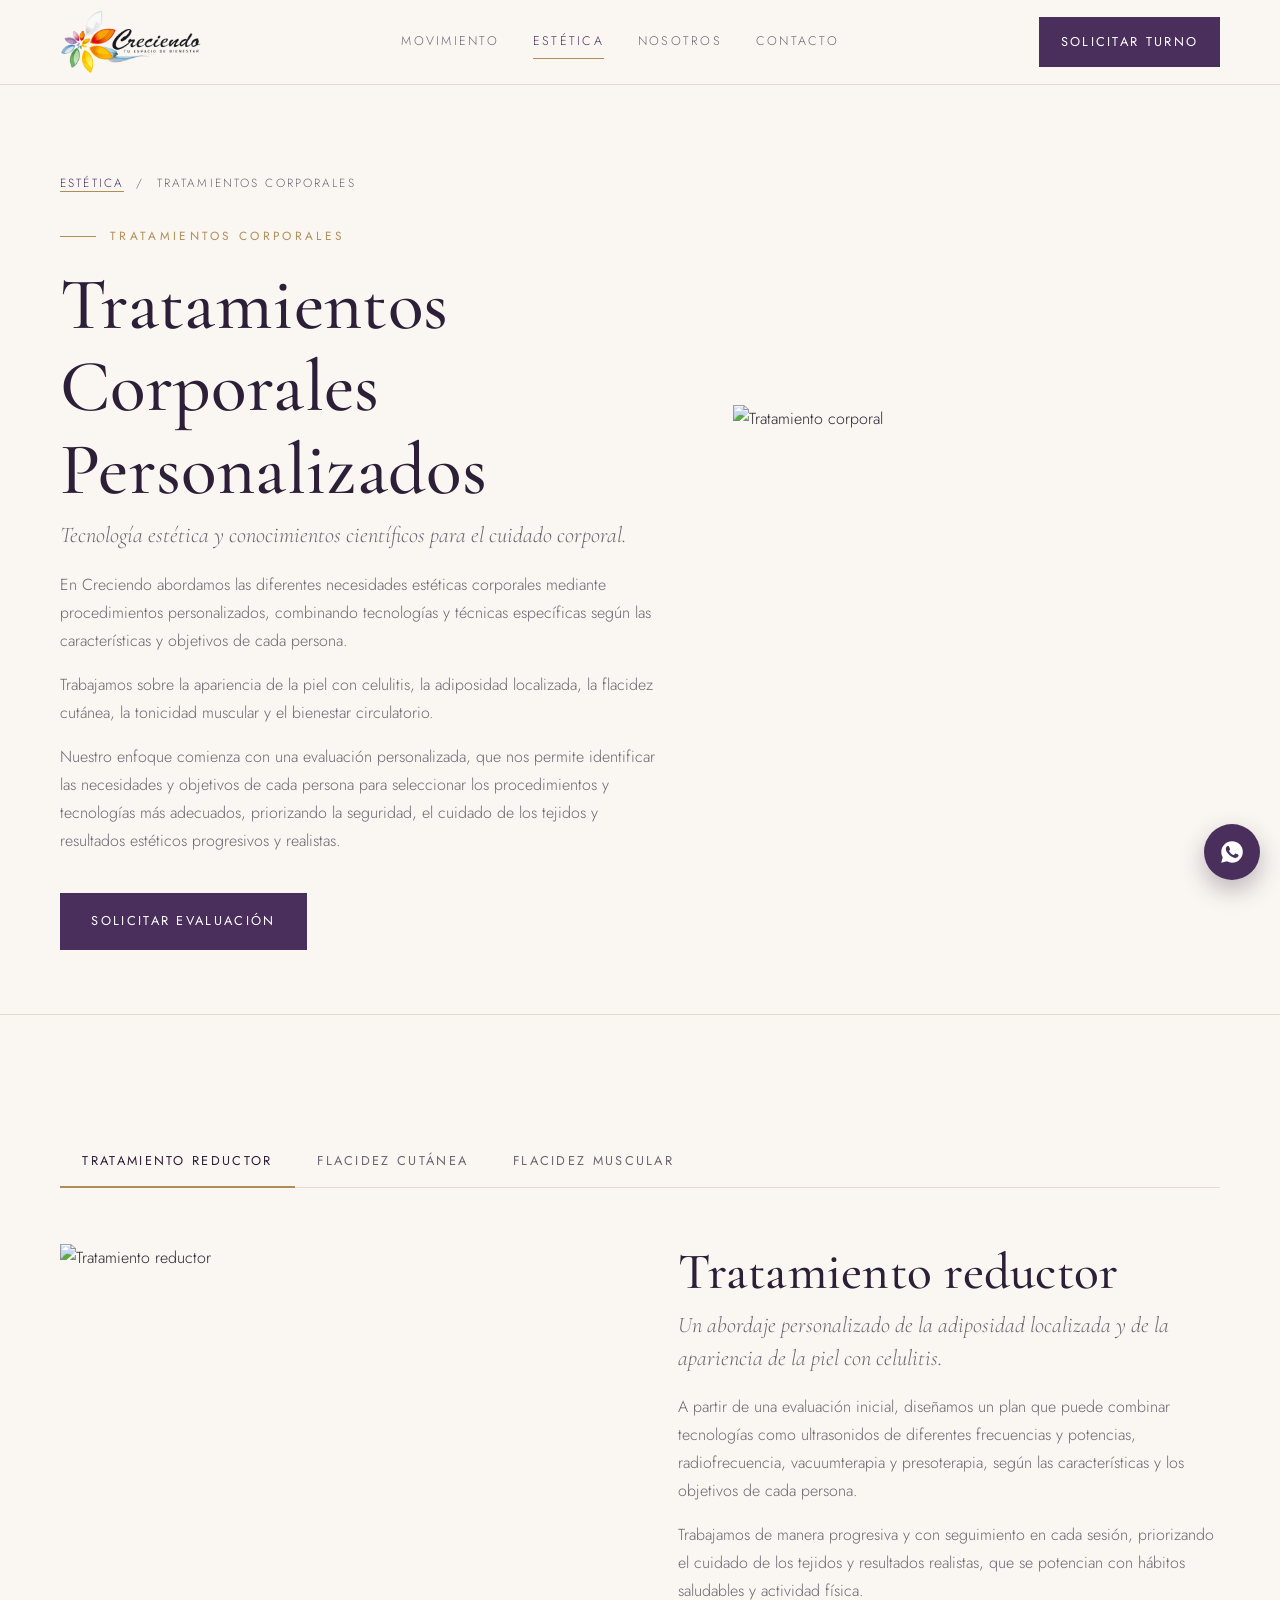
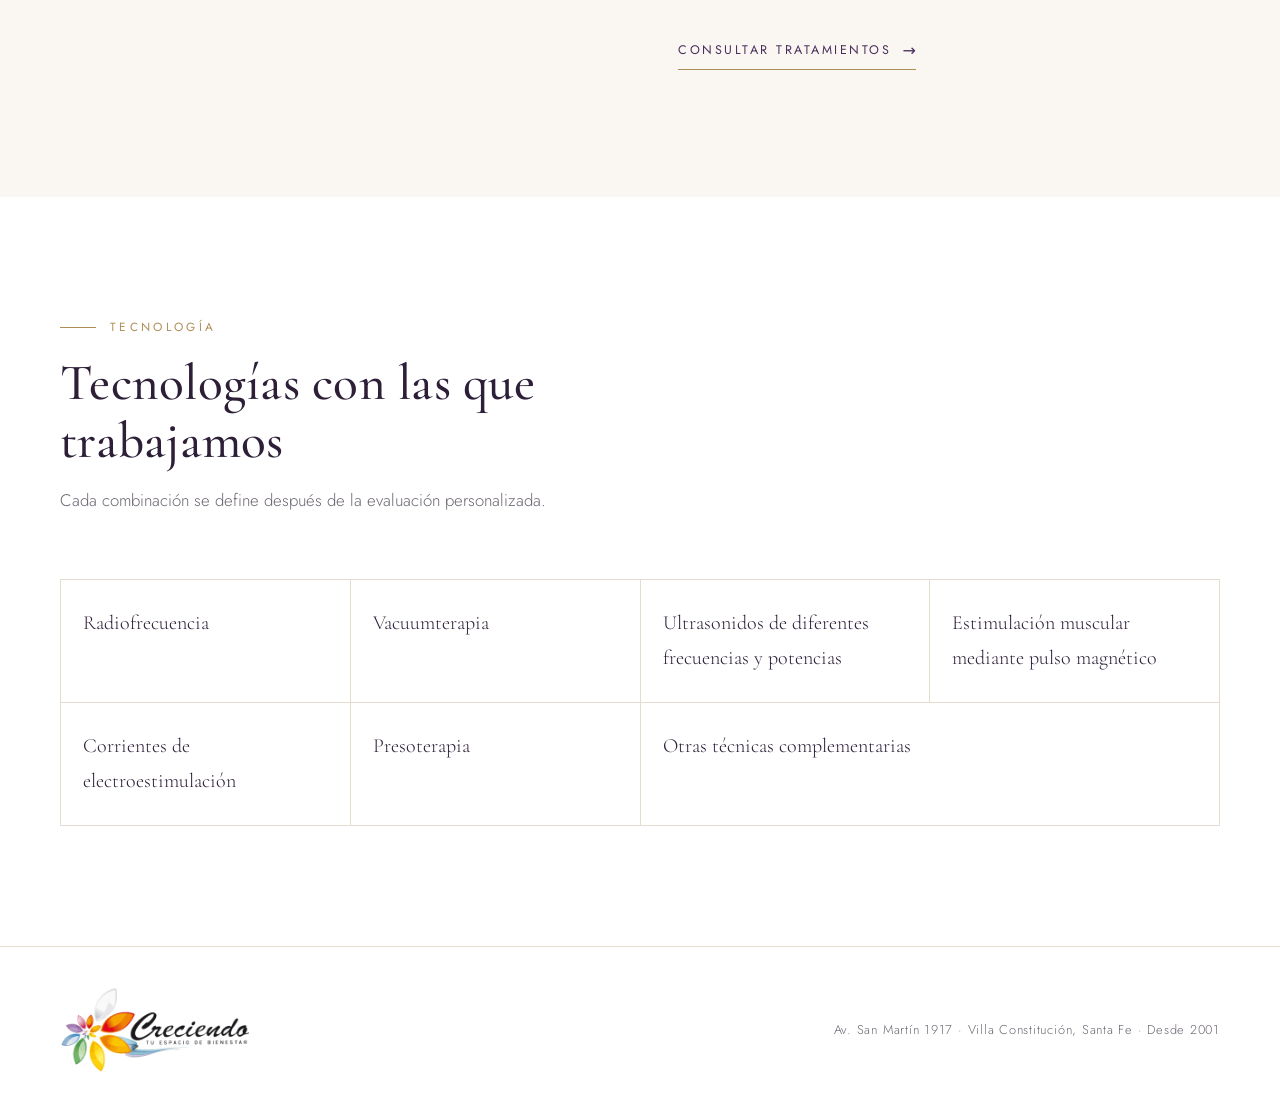
==== commit 4d8310b8: "SEO: título principal con servicios y ciudad, logo y portada más livianos Co-Authored-By: Claude Opu" ====
--- a/tratamientos-corporales.html
+++ b/tratamientos-corporales.html
@@ -1,11 +1,18 @@
 <!doctype html>
-<html lang="es">
+<html lang="es-AR">
 <head>
 <meta charset="utf-8">
 <meta name="viewport" content="width=device-width, initial-scale=1">
-<meta name="robots" content="noindex, nofollow">
-<title>Tratamientos corporales · Creciendo</title>
-<meta name="description" content="Tratamientos corporales personalizados en Creciendo, Villa Constitución: tratamiento reductor, flacidez cutánea y flacidez muscular.">
+<title>Tratamientos Corporales en Villa Constitución: reductor y flacidez | Creciendo</title>
+<meta name="description" content="Tratamiento reductor, flacidez cutánea y muscular en Villa Constitución, con evaluación personalizada. Pedí tu turno en Creciendo por WhatsApp.">
+<link rel="canonical" href="https://creciendobienestar.com.ar/tratamientos-corporales">
+<meta property="og:type" content="website">
+<meta property="og:locale" content="es_AR">
+<meta property="og:site_name" content="Creciendo · Tu espacio de bienestar">
+<meta property="og:title" content="Tratamientos Corporales en Villa Constitución: reductor y flacidez | Creciendo">
+<meta property="og:description" content="Tratamiento reductor, flacidez cutánea y muscular en Villa Constitución, con evaluación personalizada. Pedí tu turno en Creciendo por WhatsApp.">
+<meta property="og:url" content="https://creciendobienestar.com.ar/tratamientos-corporales">
+<meta property="og:image" content="https://creciendobienestar.com.ar/img/portada.jpg">
 <link rel="preconnect" href="https://fonts.googleapis.com">
 <link rel="preconnect" href="https://fonts.gstatic.com" crossorigin>
 <link href="https://fonts.googleapis.com/css2?family=Cormorant+Garamond:ital,wght@0,500;0,600;1,500&family=Jost:wght@300;400;500&display=swap" rel="stylesheet">
@@ -23,16 +30,16 @@
 
 <header>
   <div class="contenedor nav">
-    <a href="index.html" class="marca" aria-label="Creciendo, inicio">
-      <img src="img/logo.png" alt="Creciendo, tu espacio de bienestar" width="752" height="340">
+    <a href="/" class="marca" aria-label="Creciendo, inicio">
+      <img src="img/logo.png" alt="Creciendo, tu espacio de bienestar" width="420" height="190">
     </a>
     <nav class="menu" id="menu">
-      <a href="index.html#movimiento">Movimiento</a>
-      <a href="index.html#estetica" aria-current="page">Estética</a>
-      <a href="index.html#nosotros">Nosotros</a>
-      <a href="index.html#contacto">Contacto</a>
+      <a href="/#movimiento">Movimiento</a>
+      <a href="/#estetica" aria-current="page">Estética</a>
+      <a href="/#nosotros">Nosotros</a>
+      <a href="/#contacto">Contacto</a>
     </nav>
-    <a class="btn btn-primario" data-wa="Hola, quisiera solicitar un turno en Creciendo." href="index.html#contacto">Solicitar turno</a>
+    <a class="btn btn-primario" data-wa="Hola, quisiera solicitar un turno en Creciendo." href="/#contacto">Solicitar turno</a>
     <button class="abrir-menu" aria-label="Abrir menú" aria-expanded="false" aria-controls="menu">
       <svg viewBox="0 0 24 24" fill="none" stroke="currentColor" stroke-width="1.4"><path d="M3 7h18M3 12h18M3 17h18"/></svg>
     </button>
@@ -42,7 +49,7 @@
 <main>
 <section class="encabezado-pagina">
   <div class="contenedor">
-    <p class="miga"><a href="index.html#estetica">Estética</a> &nbsp;/&nbsp; Tratamientos corporales</p>
+    <p class="miga"><a href="/#estetica">Estética</a> &nbsp;/&nbsp; Tratamientos corporales</p>
     <div class="grid">
       <div>
         <span class="antetitulo">Tratamientos corporales</span>
@@ -51,7 +58,7 @@
         <p>En Creciendo abordamos las diferentes necesidades estéticas corporales mediante procedimientos personalizados, combinando tecnologías y técnicas específicas según las características y objetivos de cada persona.</p>
         <p>Trabajamos sobre la apariencia de la piel con celulitis, la adiposidad localizada, la flacidez cutánea, la tonicidad muscular y el bienestar circulatorio.</p>
         <p>Nuestro enfoque comienza con una evaluación personalizada, que nos permite identificar las necesidades y objetivos de cada persona para seleccionar los procedimientos y tecnologías más adecuados, priorizando la seguridad, el cuidado de los tejidos y resultados estéticos progresivos y realistas.</p>
-        <div class="acciones"><a class="btn btn-primario" data-wa="Hola, quisiera solicitar una evaluación para tratamientos corporales." href="index.html#contacto">Solicitar evaluación</a></div>
+        <div class="acciones"><a class="btn btn-primario" data-wa="Hola, quisiera solicitar una evaluación para tratamientos corporales." href="/#contacto">Solicitar evaluación</a></div>
       </div>
       <img src="https://images.unsplash.com/photo-1519823551278-64ac92734fb1?w=1000&q=70" alt="Tratamiento corporal">
     </div>
@@ -71,7 +78,7 @@
         <h2>Tratamiento reductor</h2>
         <p class="bajada">Un abordaje personalizado de la adiposidad localizada y de la apariencia de la piel con celulitis.</p>
         <p>A partir de una evaluación inicial, diseñamos un plan que puede combinar tecnologías como ultrasonidos de diferentes frecuencias y potencias, radiofrecuencia, vacuumterapia y presoterapia, según las características y los objetivos de cada persona.</p><p>Trabajamos de manera progresiva y con seguimiento en cada sesión, priorizando el cuidado de los tejidos y resultados realistas, que se potencian con hábitos saludables y actividad física.</p>
-        <div class="acciones"><a class="enlace" data-wa="Hola, quisiera consultar por tratamiento reductor." href="index.html#contacto">Consultar tratamientos</a></div>
+        <div class="acciones"><a class="enlace" data-wa="Hola, quisiera consultar por tratamiento reductor." href="/#contacto">Consultar tratamientos</a></div>
       </div>
     </div>
     <div class="panel" id="flacidez-cutanea" role="tabpanel" aria-labelledby="t-flacidez-cutanea" hidden>
@@ -80,7 +87,7 @@
         <h2>Flacidez cutánea</h2>
         <p class="bajada">Tratamientos orientados a mejorar la firmeza, la elasticidad y la calidad de la piel.</p>
         <p>La flacidez cutánea se relaciona con cambios en el colágeno y la elastina a lo largo del tiempo, con variaciones de peso y con otros factores. Seleccionamos tecnologías como la radiofrecuencia y técnicas complementarias para estimular la piel y mejorar su textura y su tono.</p><p>Cada plan se adapta a la zona a tratar y a las características de la piel, con controles periódicos para acompañar su evolución.</p>
-        <div class="acciones"><a class="enlace" data-wa="Hola, quisiera consultar por flacidez cutánea." href="index.html#contacto">Consultar tratamientos</a></div>
+        <div class="acciones"><a class="enlace" data-wa="Hola, quisiera consultar por flacidez cutánea." href="/#contacto">Consultar tratamientos</a></div>
       </div>
     </div>
     <div class="panel" id="flacidez-muscular" role="tabpanel" aria-labelledby="t-flacidez-muscular" hidden>
@@ -89,7 +96,7 @@
         <h2>Flacidez muscular</h2>
         <p class="bajada">Estimulación y fortalecimiento muscular para mejorar la tonicidad corporal.</p>
         <p>Utilizamos estimulación muscular mediante pulso magnético y corrientes de electroestimulación, que generan contracciones musculares para trabajar la tonicidad en zonas como abdomen, glúteos y piernas.</p><p>Este tratamiento puede complementarse con nuestras propuestas de movimiento, como Pilates Postural o Reacondicionamiento Físico, para potenciar los resultados.</p>
-        <div class="acciones"><a class="enlace" data-wa="Hola, quisiera consultar por flacidez muscular." href="index.html#contacto">Consultar tratamientos</a></div>
+        <div class="acciones"><a class="enlace" data-wa="Hola, quisiera consultar por flacidez muscular." href="/#contacto">Consultar tratamientos</a></div>
       </div>
     </div>
   </div>
@@ -112,12 +119,12 @@
 
 <footer>
   <div class="contenedor pie">
-    <img class="logo-chico" src="img/logo.png" alt="Creciendo, tu espacio de bienestar" width="752" height="340">
+    <img class="logo-chico" src="img/logo.png" alt="Creciendo, tu espacio de bienestar" width="420" height="190">
     <span>Av. San Martín 1917 · Villa Constitución, Santa Fe · Desde 2001</span>
   </div>
 </footer>
 
-<a class="flotante" data-wa="Hola, quisiera realizar una consulta." href="index.html#contacto" aria-label="Escribir por WhatsApp"><svg><use href="#wa"/></svg></a>
+<a class="flotante" data-wa="Hola, quisiera realizar una consulta." href="/#contacto" aria-label="Escribir por WhatsApp"><svg><use href="#wa"/></svg></a>
 
 <script src="app.js"></script>
 </body>
--- a/styles.css
+++ b/styles.css
@@ -11,8 +11,9 @@
 img,svg{display:block;max-width:100%}
 a{color:inherit;text-decoration:none}
 .contenedor{width:min(1160px,100% - 32px);margin-inline:auto}
-h1,h2,h3{font-family:var(--serif);font-weight:500;line-height:1.12;color:var(--ciruela-osc);letter-spacing:.005em}
-h1{font-size:clamp(2.6rem,6vw,4.6rem)}
+h1,h2,h3,.titular{font-family:var(--serif);font-weight:500;line-height:1.12;color:var(--ciruela-osc);letter-spacing:.005em}
+h1,.titular{font-size:clamp(2.6rem,6vw,4.6rem)}
+h1.antetitulo{font-family:var(--sans);font-size:.74rem;font-weight:400;line-height:1.5;letter-spacing:.28em;color:var(--dorado)}
 h2{font-size:clamp(2.1rem,4.4vw,3.2rem)}
 h3{font-size:clamp(1.6rem,2.6vw,2rem)}
 p+p{margin-top:1em}
@@ -62,12 +63,12 @@
 /* Portada */
 .portada{padding:clamp(56px,8vw,96px) 0 clamp(72px,10vw,120px)}
 .portada-grid{display:grid;grid-template-columns:1.05fr .95fr;gap:clamp(40px,6vw,80px);align-items:center}
-.portada h1 em{font-style:italic;color:var(--ciruela)}
+.portada .titular em{font-style:italic;color:var(--ciruela)}
 .portada .texto p{font-size:1.08rem;color:var(--gris);max-width:540px}
 .portada .texto p:first-of-type{font-family:var(--serif);font-size:clamp(1.3rem,2.2vw,1.55rem);color:var(--tinta);line-height:1.5;margin-top:1.6rem}
 .acciones{display:flex;flex-wrap:wrap;gap:14px;margin-top:2.4rem}
-.portada-foto{position:relative}
-.portada-foto img{width:100%;aspect-ratio:4/5;object-fit:cover;object-position:50% 35%;border-radius:240px 240px 0 0}
+.portada-foto{position:relative;max-width:440px;width:100%;justify-self:center}
+.portada-foto img{width:100%;height:auto;border-radius:240px 240px 0 0}
 .portada-foto::before{content:"";position:absolute;inset:-18px 18px 18px -18px;border:1px solid var(--dorado);border-radius:240px 240px 0 0;z-index:-1}
 .datos{display:flex;flex-wrap:wrap;gap:clamp(24px,4vw,48px);margin-top:3rem;padding-top:2rem;border-top:1px solid var(--linea)}
 .dato b{display:block;font-family:var(--serif);font-weight:500;font-size:2.2rem;color:var(--ciruela-osc);line-height:1}
@@ -124,10 +125,10 @@
 /* Gift card */
 .regalo{background:var(--arena)}
 .regalo-grid{display:grid;grid-template-columns:1fr 1fr;gap:clamp(40px,6vw,80px);align-items:center}
-.tarjeta{aspect-ratio:1.6;max-width:440px;width:100%;justify-self:center;background:var(--blanco);color:var(--ciruela-osc);padding:32px;display:flex;flex-direction:column;justify-content:space-between;outline:1px solid var(--dorado);outline-offset:-12px;box-shadow:0 24px 50px -28px rgba(45,31,56,.35)}
-.tarjeta .logo-chico{width:180px}
+.tarjeta{aspect-ratio:1.6;max-width:440px;width:100%;justify-self:center;background:var(--ciruela-osc);color:#fff;padding:32px;display:flex;flex-direction:column;justify-content:space-between;align-items:flex-start;outline:1px solid var(--dorado);outline-offset:-12px}
+.tarjeta .logo-chico{width:170px;background:var(--marfil);padding:8px 12px;box-sizing:content-box}
 .tarjeta em{font-family:var(--serif);font-size:1.7rem}
-.tarjeta small.tipo{font-size:.66rem;letter-spacing:.3em;text-transform:uppercase;color:var(--dorado);display:block;margin-bottom:.3rem}
+.tarjeta small.tipo{font-size:.66rem;letter-spacing:.3em;text-transform:uppercase;color:#d7bd8f;display:block;margin-bottom:.3rem}
 .regalo p{color:var(--gris)}
 .regalo .btn{margin-top:2rem}
 @media (max-width:860px){.regalo-grid{grid-template-columns:1fr}}
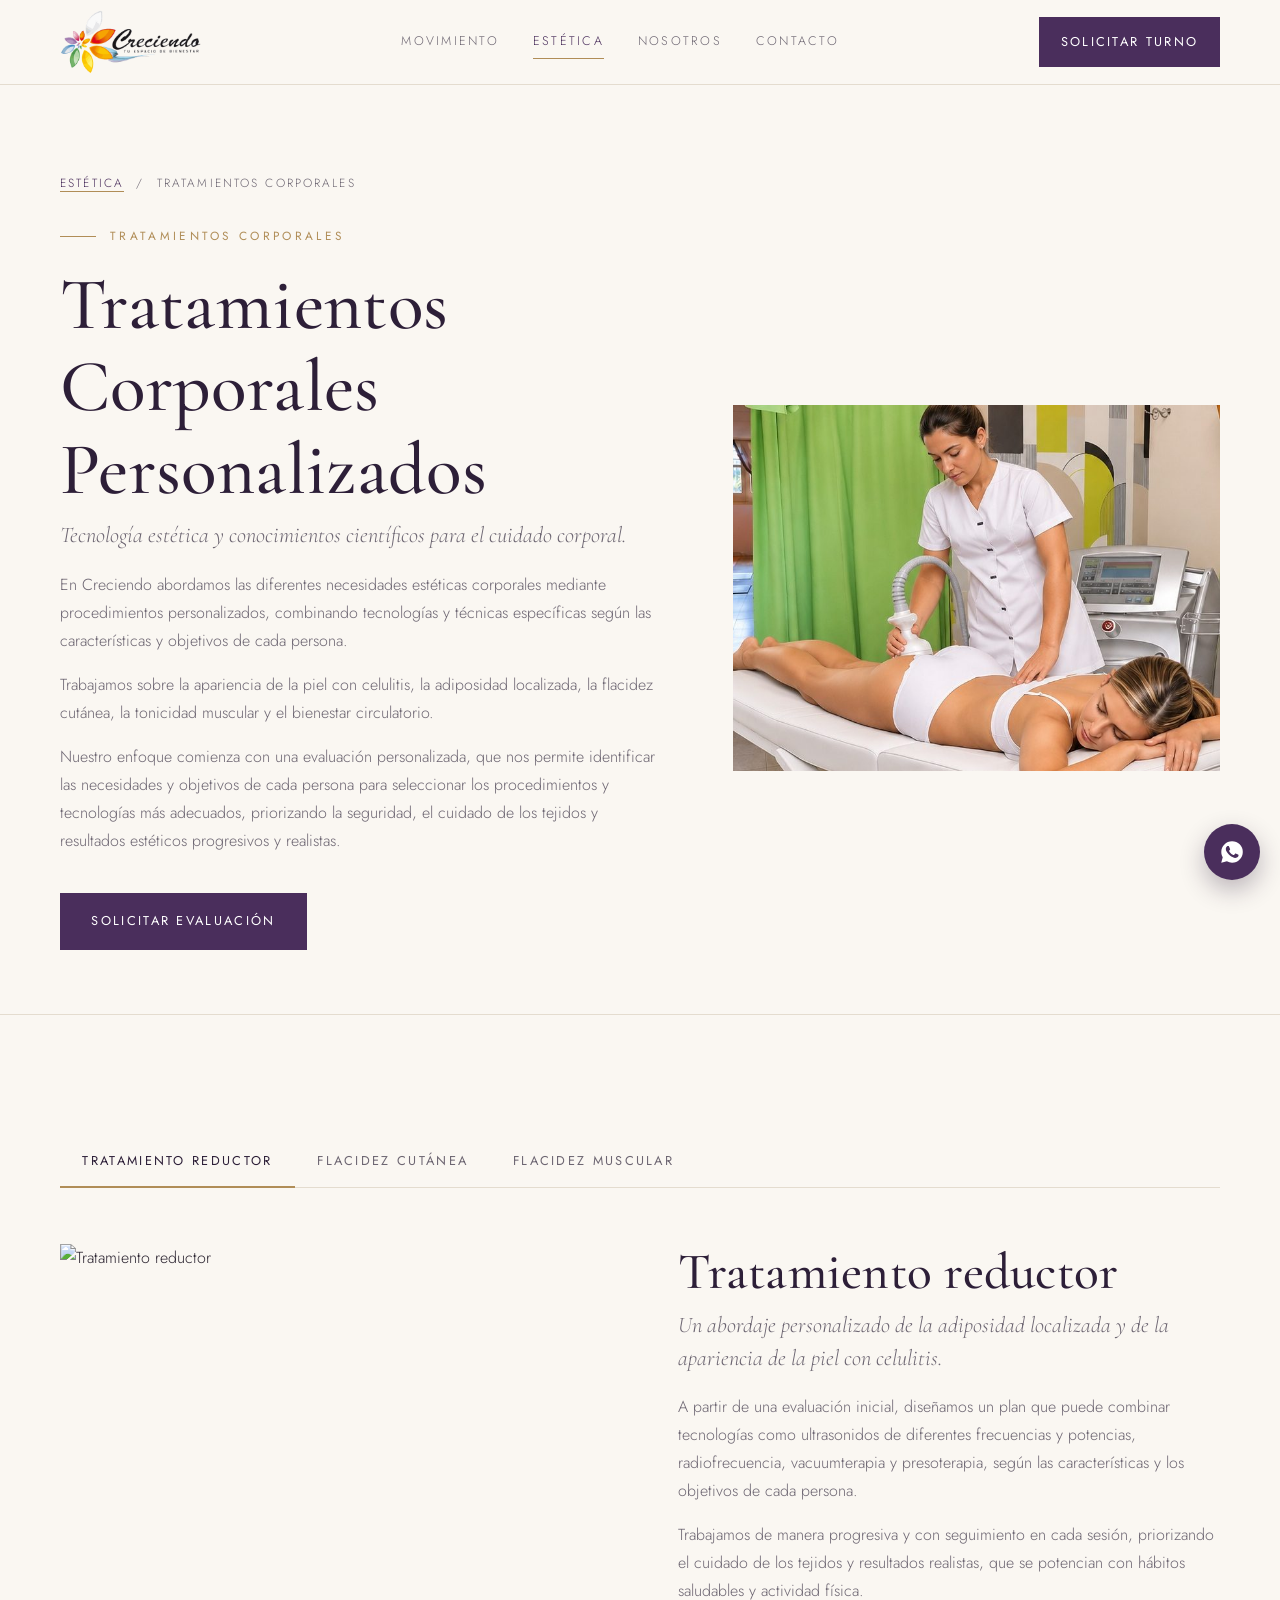
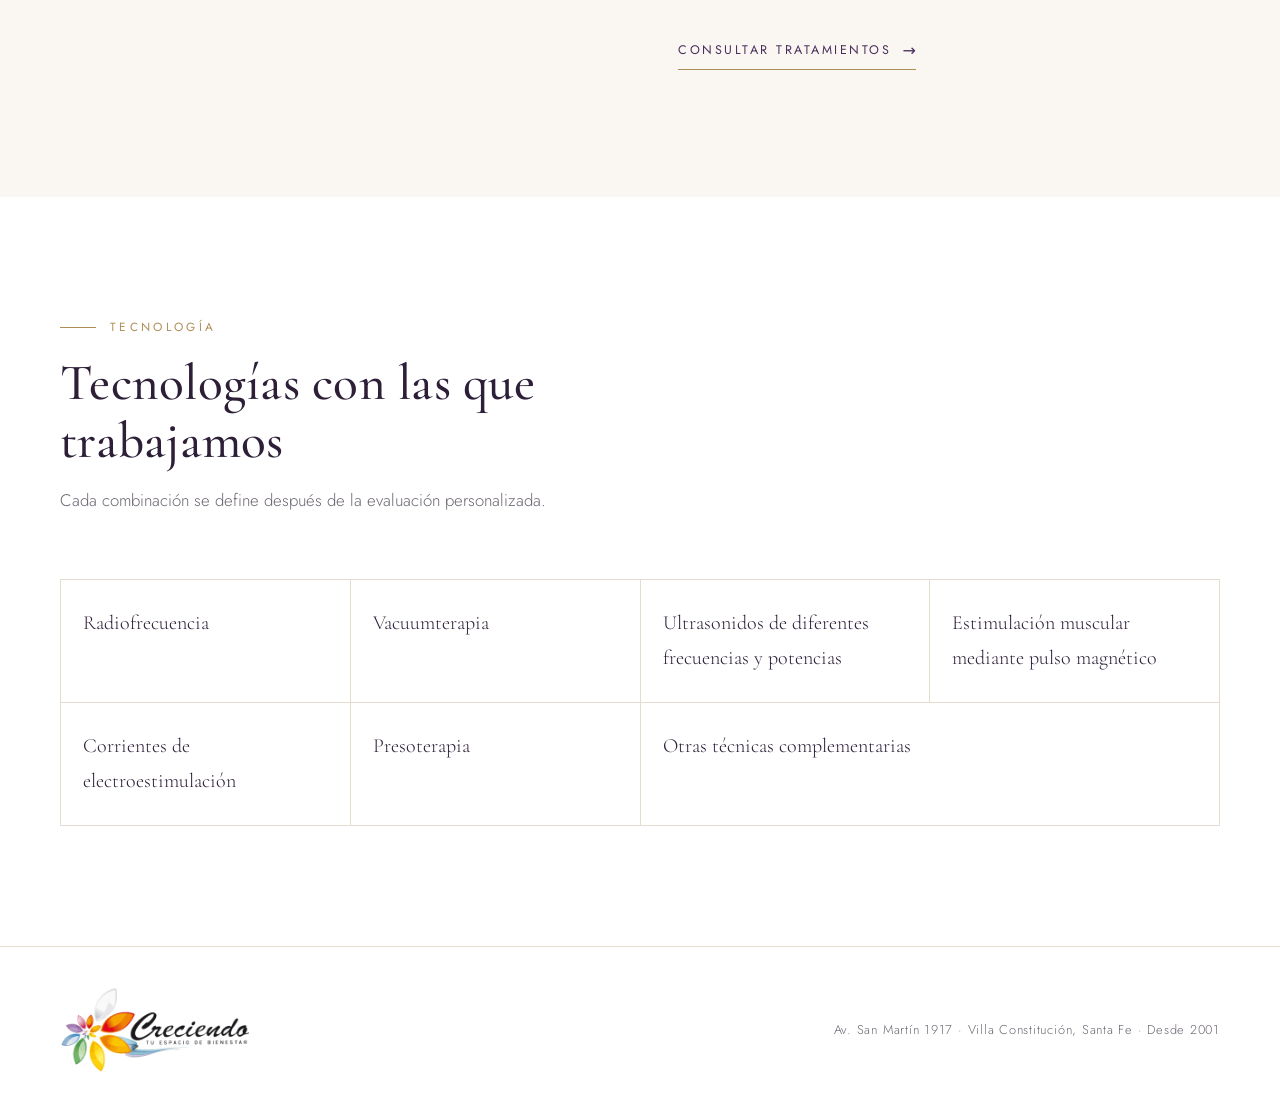
==== commit 8ea55e1a: "Fotos propias en las secciones y nuevos textos de portada y Pilates Co-Authored-By: Claude Opus 5.5 " ====
--- a/tratamientos-corporales.html
+++ b/tratamientos-corporales.html
@@ -17,7 +17,7 @@
 <link rel="preconnect" href="https://fonts.gstatic.com" crossorigin>
 <link href="https://fonts.googleapis.com/css2?family=Cormorant+Garamond:ital,wght@0,500;0,600;1,500&family=Jost:wght@300;400;500&display=swap" rel="stylesheet">
 <link rel="icon" href="img/icono.png">
-<link rel="stylesheet" href="styles.css">
+<link rel="stylesheet" href="styles.css?v=2">
 </head>
 <body>
 
@@ -60,7 +60,7 @@
         <p>Nuestro enfoque comienza con una evaluación personalizada, que nos permite identificar las necesidades y objetivos de cada persona para seleccionar los procedimientos y tecnologías más adecuados, priorizando la seguridad, el cuidado de los tejidos y resultados estéticos progresivos y realistas.</p>
         <div class="acciones"><a class="btn btn-primario" data-wa="Hola, quisiera solicitar una evaluación para tratamientos corporales." href="/#contacto">Solicitar evaluación</a></div>
       </div>
-      <img src="https://images.unsplash.com/photo-1519823551278-64ac92734fb1?w=1000&q=70" alt="Tratamiento corporal">
+      <img src="img/corporal-4x3.jpg" alt="Tratamiento corporal">
     </div>
   </div>
 </section>
--- a/styles.css
+++ b/styles.css
@@ -68,8 +68,8 @@
 .portada .texto p:first-of-type{font-family:var(--serif);font-size:clamp(1.3rem,2.2vw,1.55rem);color:var(--tinta);line-height:1.5;margin-top:1.6rem}
 .acciones{display:flex;flex-wrap:wrap;gap:14px;margin-top:2.4rem}
 .portada-foto{position:relative;max-width:440px;width:100%;justify-self:center}
-.portada-foto img{width:100%;height:auto;border-radius:240px 240px 0 0}
-.portada-foto::before{content:"";position:absolute;inset:-18px 18px 18px -18px;border:1px solid var(--dorado);border-radius:240px 240px 0 0;z-index:-1}
+.portada-foto img{width:100%;height:auto;aspect-ratio:4/5;object-fit:cover;border-radius:240px 240px 0 0}
+.portada-foto::before{content:"";position:absolute;inset:-14px;border:1px solid var(--dorado);border-radius:260px 260px 0 0;z-index:-1}
 .datos{display:flex;flex-wrap:wrap;gap:clamp(24px,4vw,48px);margin-top:3rem;padding-top:2rem;border-top:1px solid var(--linea)}
 .dato b{display:block;font-family:var(--serif);font-weight:500;font-size:2.2rem;color:var(--ciruela-osc);line-height:1}
 .dato span{font-size:.78rem;letter-spacing:.14em;text-transform:uppercase;color:var(--gris)}
@@ -125,10 +125,10 @@
 /* Gift card */
 .regalo{background:var(--arena)}
 .regalo-grid{display:grid;grid-template-columns:1fr 1fr;gap:clamp(40px,6vw,80px);align-items:center}
-.tarjeta{aspect-ratio:1.6;max-width:440px;width:100%;justify-self:center;background:var(--ciruela-osc);color:#fff;padding:32px;display:flex;flex-direction:column;justify-content:space-between;align-items:flex-start;outline:1px solid var(--dorado);outline-offset:-12px}
-.tarjeta .logo-chico{width:170px;background:var(--marfil);padding:8px 12px;box-sizing:content-box}
-.tarjeta em{font-family:var(--serif);font-size:1.7rem}
-.tarjeta small.tipo{font-size:.66rem;letter-spacing:.3em;text-transform:uppercase;color:#d7bd8f;display:block;margin-bottom:.3rem}
+.tarjeta{aspect-ratio:1.6;max-width:440px;width:100%;justify-self:center;background:var(--blanco);color:var(--ciruela);box-shadow:0 18px 40px rgba(45,31,56,.12);padding:32px;display:flex;flex-direction:column;justify-content:space-between;align-items:flex-start;outline:1px solid var(--dorado);outline-offset:-12px}
+.tarjeta .logo-chico{width:190px}
+.tarjeta em{font-family:var(--serif);font-size:1.7rem;color:var(--ciruela)}
+.tarjeta small.tipo{font-size:.66rem;letter-spacing:.3em;text-transform:uppercase;color:var(--ciruela);font-weight:500;display:block;margin-bottom:.3rem}
 .regalo p{color:var(--gris)}
 .regalo .btn{margin-top:2rem}
 @media (max-width:860px){.regalo-grid{grid-template-columns:1fr}}
